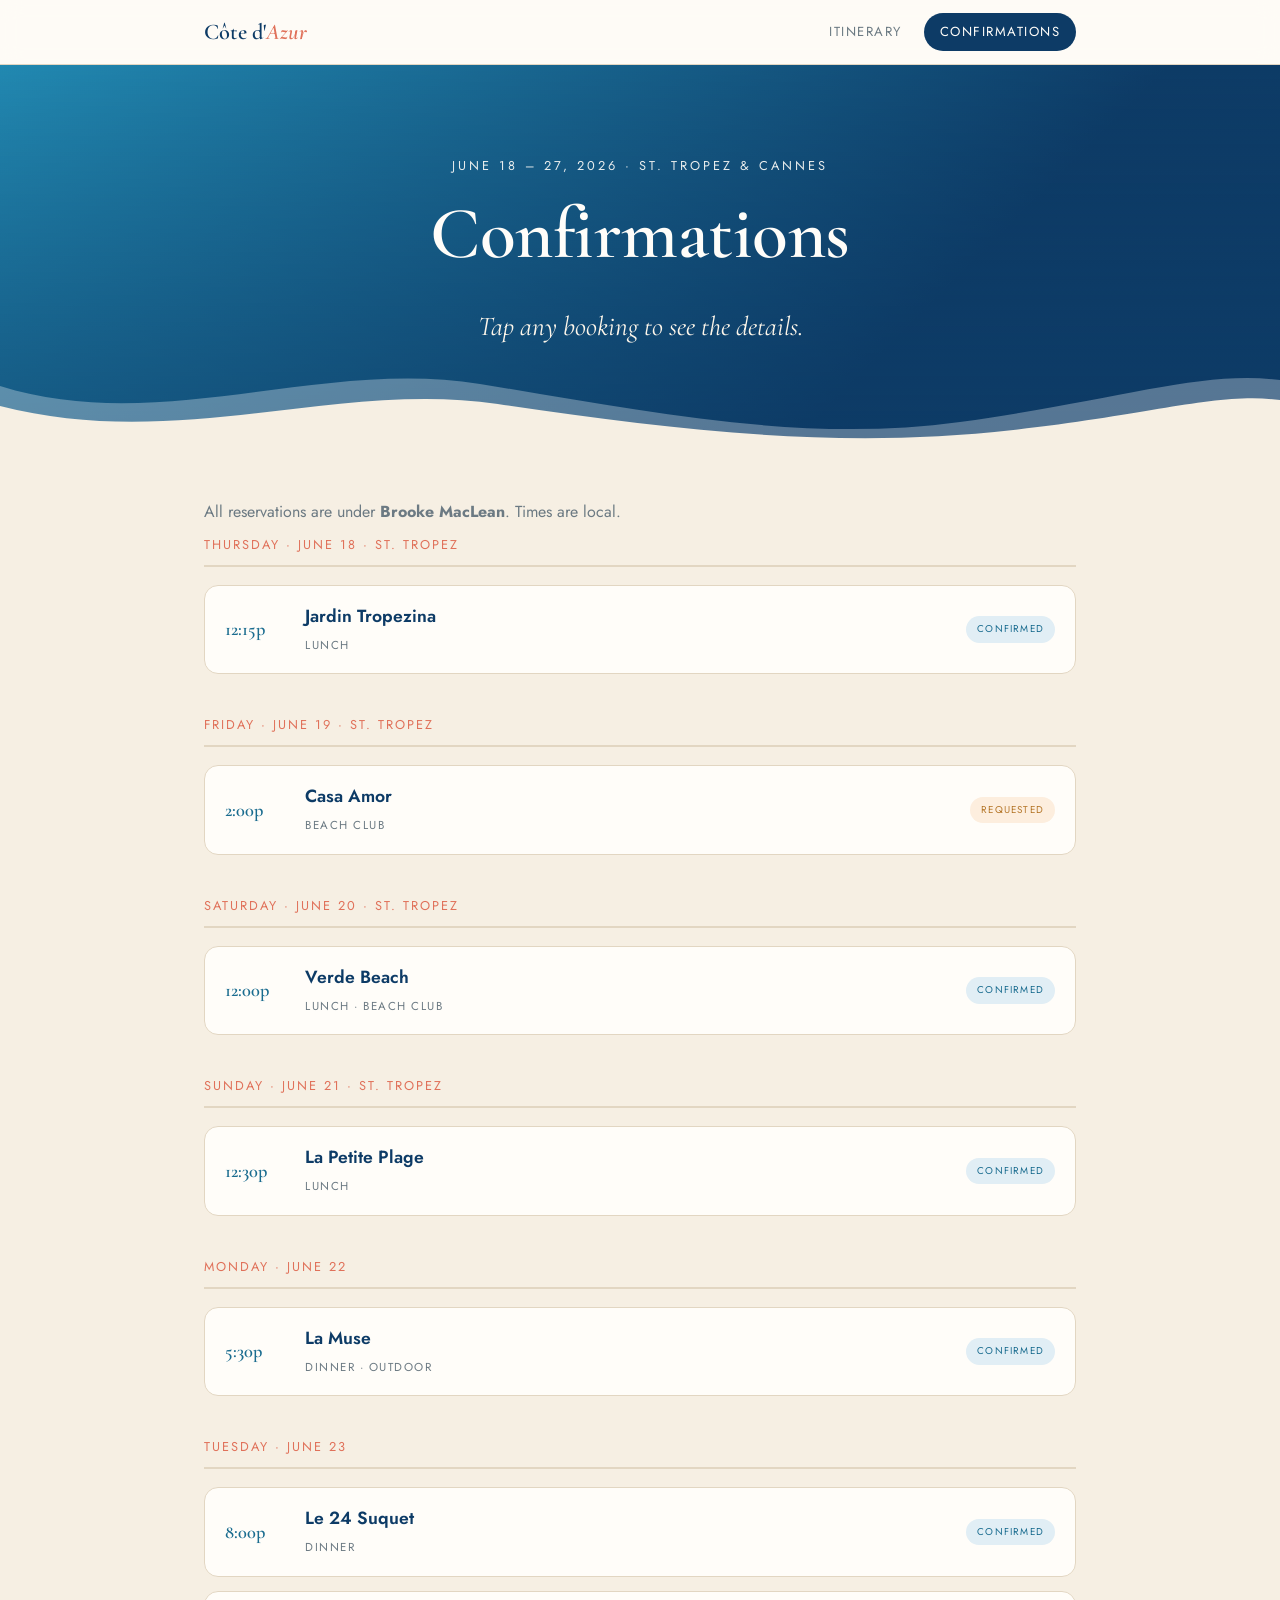
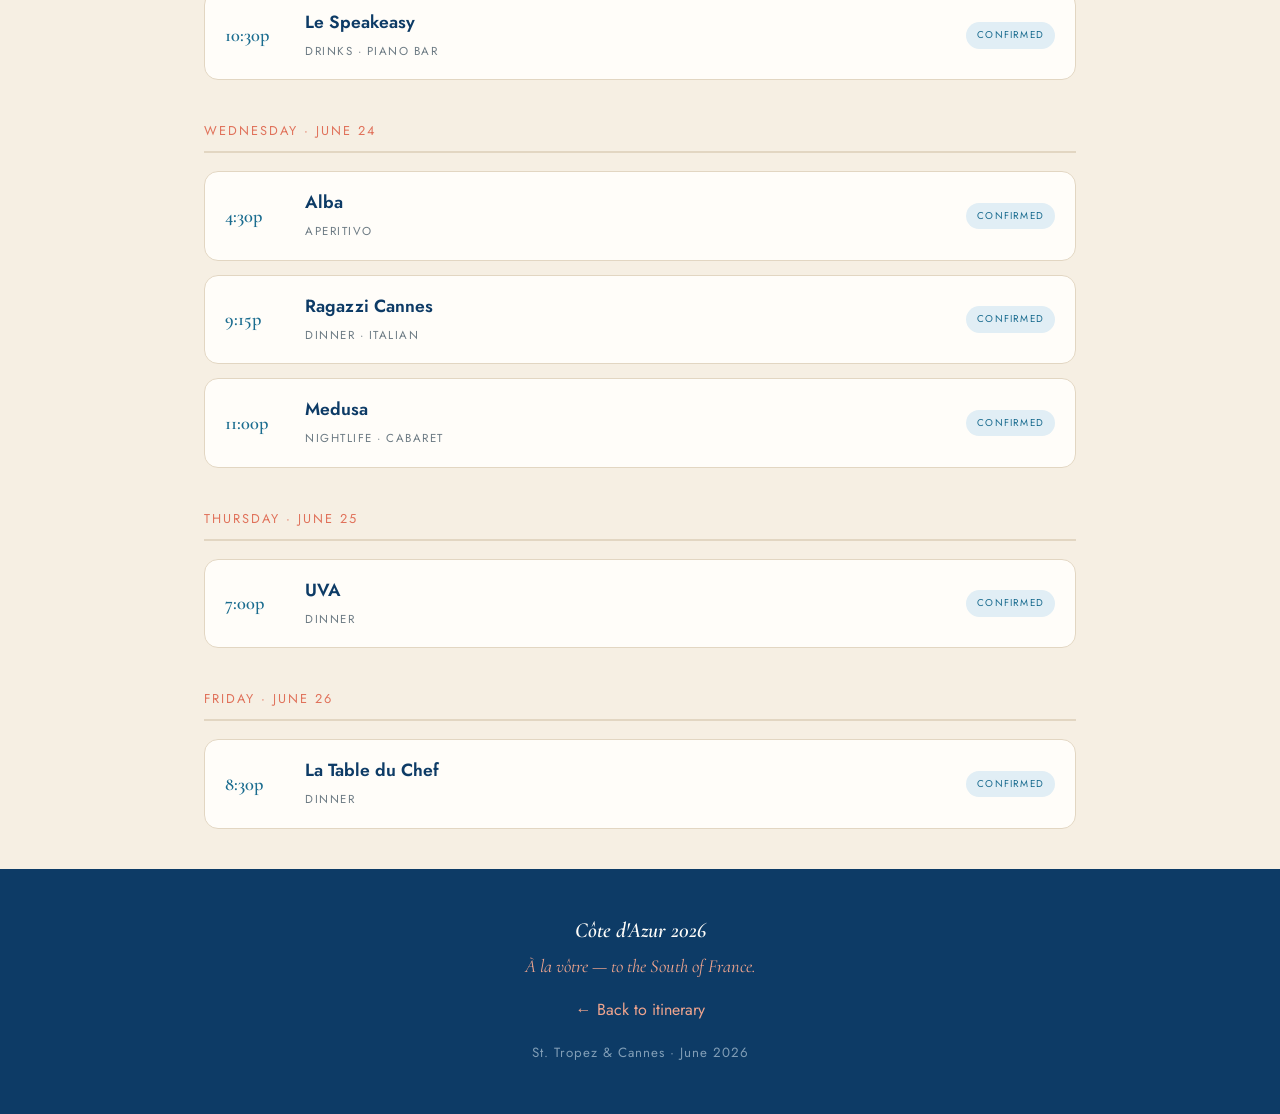
==== confirmations.html @ bdbddde3 "Cancel Zuma/Nikki Beach; add Casa Amor + Verde Beach; add St. Tropez hotel" ====
<!DOCTYPE html>
<html lang="en">
<head>
<meta charset="UTF-8" />
<meta name="viewport" content="width=device-width, initial-scale=1" />
<title>Confirmations · Côte d'Azur 2026</title>
<link rel="icon" href="data:image/svg+xml,<svg xmlns='http://www.w3.org/2000/svg' viewBox='0 0 100 100'><text y='.9em' font-size='90'>🇫🇷</text></svg>" />
<link rel="preconnect" href="https://fonts.googleapis.com">
<link rel="preconnect" href="https://fonts.gstatic.com" crossorigin>
<link href="https://fonts.googleapis.com/css2?family=Cormorant+Garamond:ital,wght@0,500;0,600;1,500;1,600&family=Jost:wght@300;400;500;600&display=swap" rel="stylesheet">
<link rel="stylesheet" href="styles.css" />
</head>
<body>

<header class="topbar">
  <div class="wrap">
    <a class="brand" href="index.html">Côte d'<em>Azur</em></a>
    <nav class="tabs">
      <a href="index.html">Itinerary</a>
      <a href="confirmations.html" class="active">Confirmations</a>
    </nav>
  </div>
</header>

<section class="hero" style="padding:90px 24px 110px;">
  <p class="dates">June 18 – 27, 2026 · St. Tropez &amp; Cannes</p>
  <h1>Confirmations</h1>
  <p class="tagline">Tap any booking to see the details.</p>
</section>

<main class="wrap" style="padding-top:40px;">

  <p class="conf-intro">All reservations are under <strong>Brooke MacLean</strong>. Times are local.</p>

  <!-- Thu Jun 18 -->
  <div class="conf-day reveal">
    <div class="conf-day-head">Thursday · June 18 · St. Tropez</div>
    <details class="card">
      <summary>
        <span class="c-time">12:15p</span>
        <span><span class="c-name">Jardin Tropezina</span><br><span class="c-type">Lunch</span></span>
        <span class="badge confirmed">Confirmed</span>
      </summary>
      <div class="details">
        <div class="row"><span class="k">Party</span><span>3 guests · 12:15p – 2:00p</span></div>
        <img class="conf-shot" src="Screenshot%202026-06-01%20at%202.45.18%E2%80%AFPM.png" alt="Jardin Tropezina confirmation" loading="lazy" />
      </div>
    </details>
  </div>

  <!-- Fri Jun 19 -->
  <div class="conf-day reveal">
    <div class="conf-day-head">Friday · June 19 · St. Tropez</div>
    <details class="card">
      <summary>
        <span class="c-time">2:00p</span>
        <span><span class="c-name">Casa Amor</span><br><span class="c-type">Beach Club</span></span>
        <span class="badge pending">Requested</span>
      </summary>
      <div class="details">
        <div class="row"><span class="k">Party</span><span>4 guests · 2:00p – 4:00p</span></div>
        <div class="row"><span class="k">Note</span><span>Request submitted — not yet confirmed; staff will follow up by email.</span></div>
        <img class="conf-shot" src="Screenshot%202026-06-03%20at%209.49.40%E2%80%AFAM.png" alt="Casa Amor request" loading="lazy" />
      </div>
    </details>
  </div>

  <!-- Sat Jun 20 -->
  <div class="conf-day reveal">
    <div class="conf-day-head">Saturday · June 20 · St. Tropez</div>
    <details class="card">
      <summary>
        <span class="c-time">12:00p</span>
        <span><span class="c-name">Verde Beach</span><br><span class="c-type">Lunch · Beach Club</span></span>
        <span class="badge confirmed">Confirmed</span>
      </summary>
      <div class="details">
        <div class="row"><span class="k">Party</span><span>3 guests · 12:00p</span></div>
        <div class="row"><span class="k">Confirmation</span><span>#7KEPVS47HWYA</span></div>
        <div class="row"><span class="k">Cancellation</span><span>Cancellations must be made at least 24 hours prior. No-shows or late cancellations are subject to a fee of €100 per person, charged to the card on file.</span></div>
        <img class="conf-shot" src="Screenshot%202026-06-03%20at%209.55.44%E2%80%AFAM.png" alt="Verde Beach confirmation" loading="lazy" />
      </div>
    </details>
  </div>

  <!-- Sun Jun 21 -->
  <div class="conf-day reveal">
    <div class="conf-day-head">Sunday · June 21 · St. Tropez</div>
    <details class="card">
      <summary>
        <span class="c-time">12:30p</span>
        <span><span class="c-name">La Petite Plage</span><br><span class="c-type">Lunch</span></span>
        <span class="badge confirmed">Confirmed</span>
      </summary>
      <div class="details">
        <div class="row"><span class="k">Party</span><span>3 guests</span></div>
        <img class="conf-shot" src="Screenshot%202026-06-01%20at%202.47.41%E2%80%AFPM.png" alt="La Petite Plage confirmation" loading="lazy" />
      </div>
    </details>
  </div>

  <!-- Mon Jun 22 -->
  <div class="conf-day reveal">
    <div class="conf-day-head">Monday · June 22</div>
    <details class="card">
      <summary>
        <span class="c-time">5:30p</span>
        <span><span class="c-name">La Muse</span><br><span class="c-type">Dinner · Outdoor</span></span>
        <span class="badge confirmed">Confirmed</span>
      </summary>
      <div class="details">
        <div class="row"><span class="k">Party</span><span>4 guests · outdoor seating</span></div>
        <div class="row"><span class="k">Confirmation</span><span>#208</span></div>
        <div class="row"><span class="k">Address</span><span>10 Bd Jean Hibert, 06400 Cannes</span></div>
        <div class="row"><span class="k">Phone</span><span>07 83 13 84 07</span></div>
        <img class="conf-shot" src="Screenshot%202026-06-01%20at%202.30.23%E2%80%AFPM.png" alt="La Muse confirmation" loading="lazy" />
      </div>
    </details>
  </div>

  <!-- Tue Jun 23 -->
  <div class="conf-day reveal">
    <div class="conf-day-head">Tuesday · June 23</div>
    <details class="card">
      <summary>
        <span class="c-time">8:00p</span>
        <span><span class="c-name">Le 24 Suquet</span><br><span class="c-type">Dinner</span></span>
        <span class="badge confirmed">Confirmed</span>
      </summary>
      <div class="details">
        <div class="row"><span class="k">Party</span><span>4 guests</span></div>
        <div class="row"><span class="k">Address</span><span>2 Rue du Suquet, 06400 Cannes</span></div>
        <img class="conf-shot" src="Screenshot%202026-06-01%20at%202.32.59%E2%80%AFPM.png" alt="Le 24 Suquet confirmation" loading="lazy" />
      </div>
    </details>
    <details class="card">
      <summary>
        <span class="c-time">10:30p</span>
        <span><span class="c-name">Le Speakeasy</span><br><span class="c-type">Drinks · Piano Bar</span></span>
        <span class="badge confirmed">Confirmed</span>
      </summary>
      <div class="details">
        <div class="row"><span class="k">Party</span><span>5 guests</span></div>
        <div class="row"><span class="k">Note</span><span>Time updated from 10:00p → 10:30p</span></div>
        <img class="conf-shot" src="Screenshot%202026-06-01%20at%202.34.00%E2%80%AFPM.png" alt="Le Speakeasy confirmation" loading="lazy" />
      </div>
    </details>
  </div>

  <!-- Wed Jun 24 -->
  <div class="conf-day reveal">
    <div class="conf-day-head">Wednesday · June 24</div>
    <details class="card">
      <summary>
        <span class="c-time">4:30p</span>
        <span><span class="c-name">Alba</span><br><span class="c-type">Aperitivo</span></span>
        <span class="badge confirmed">Confirmed</span>
      </summary>
      <div class="details">
        <div class="row"><span class="k">Party</span><span>4 people</span></div>
        <div class="row"><span class="k">Confirmation</span><span>#536-19005</span></div>
        <img class="conf-shot" src="Screenshot%202026-06-01%20at%202.16.47%E2%80%AFPM.png" alt="Alba confirmation" loading="lazy" />
      </div>
    </details>
    <details class="card">
      <summary>
        <span class="c-time">9:15p</span>
        <span><span class="c-name">Ragazzi Cannes</span><br><span class="c-type">Dinner · Italian</span></span>
        <span class="badge confirmed">Confirmed</span>
      </summary>
      <div class="details">
        <div class="row"><span class="k">Party</span><span>4 guests</span></div>
        <div class="row"><span class="k">Address</span><span>16 Rue Macé, 06400 Cannes</span></div>
        <div class="row"><span class="k">Note</span><span>Reservation modified to 9:15p</span></div>
        <img class="conf-shot" src="Screenshot%202026-06-01%20at%202.17.02%E2%80%AFPM.png" alt="Ragazzi Cannes confirmation" loading="lazy" />
      </div>
    </details>
    <details class="card">
      <summary>
        <span class="c-time">11:00p</span>
        <span><span class="c-name">Medusa</span><br><span class="c-type">Nightlife · Cabaret</span></span>
        <span class="badge confirmed">Confirmed</span>
      </summary>
      <div class="details">
        <div class="row"><span class="k">Party</span><span>4 guests · 11:00p – 1:00a</span></div>
        <img class="conf-shot" src="Screenshot%202026-06-01%20at%202.18.17%E2%80%AFPM.png" alt="Medusa confirmation" loading="lazy" />
      </div>
    </details>
  </div>

  <!-- Thu Jun 25 -->
  <div class="conf-day reveal">
    <div class="conf-day-head">Thursday · June 25</div>
    <details class="card">
      <summary>
        <span class="c-time">7:00p</span>
        <span><span class="c-name">UVA</span><br><span class="c-type">Dinner</span></span>
        <span class="badge confirmed">Confirmed</span>
      </summary>
      <div class="details">
        <div class="row"><span class="k">Party</span><span>4 people</span></div>
        <div class="row"><span class="k">Address</span><span>13 Boulevard de la République, 06400 Cannes</span></div>
        <div class="row"><span class="k">Note</span><span>Reservation changed to Thu Jun 25, 7:00p</span></div>
        <img class="conf-shot" src="Screenshot%202026-06-01%20at%202.17.49%E2%80%AFPM.png" alt="UVA confirmation" loading="lazy" />
      </div>
    </details>
  </div>

  <!-- Fri Jun 26 -->
  <div class="conf-day reveal">
    <div class="conf-day-head">Friday · June 26</div>
    <details class="card">
      <summary>
        <span class="c-time">8:30p</span>
        <span><span class="c-name">La Table du Chef</span><br><span class="c-type">Dinner</span></span>
        <span class="badge confirmed">Confirmed</span>
      </summary>
      <div class="details">
        <div class="row"><span class="k">Party</span><span>4 people</span></div>
        <div class="row"><span class="k">Address</span><span>5 Rue Jean Daumas, 06400 Cannes</span></div>
        <img class="conf-shot" src="Screenshot%202026-06-01%20at%202.18.37%E2%80%AFPM.png" alt="La Table du Chef confirmation" loading="lazy" />
      </div>
    </details>
  </div>

</main>

<footer>
  <h3>Côte d'Azur 2026</h3>
  <p class="fr">À la vôtre — to the South of France.</p>
  <p><a href="index.html" style="color:#f0a58e;">← Back to itinerary</a></p>
  <small>St. Tropez &amp; Cannes · June 2026</small>
</footer>

<script>
  const io = new IntersectionObserver((entries) => {
    entries.forEach(e => { if (e.isIntersecting) { e.target.classList.add('in'); io.unobserve(e.target); } });
  }, { threshold: 0.12 });
  document.querySelectorAll('.reveal').forEach(el => io.observe(el));
</script>

</body>
</html>
---- styles.css ----
/* ============================================================
   Côte d'Azur 2026 — St. Tropez & Cannes
   Riviera palette: Mediterranean blue, sand, sunset coral
   ============================================================ */

:root {
  --sea-deep:   #0d3b66;   /* deep navy text / headers */
  --sea:        #1a6c8f;   /* mediterranean blue */
  --sea-bright: #2596be;   /* bright azure accent */
  --sand:       #f6efe3;   /* page background */
  --sand-warm:  #efe3cf;   /* card / panel */
  --coral:      #e0715a;   /* sunset coral accent */
  --coral-soft: #f0a58e;
  --olive:      #8a8a5c;
  --ink:        #20303a;
  --muted:      #6c7a83;
  --line:       #e2d6c2;
  --white:      #fffdf9;

  --serif: "Cormorant Garamond", Georgia, "Times New Roman", serif;
  --sans:  "Jost", "Helvetica Neue", Arial, sans-serif;

  --maxw: 920px;
}

* { box-sizing: border-box; }

html { scroll-behavior: smooth; }

body {
  margin: 0;
  font-family: var(--sans);
  color: var(--ink);
  background: var(--sand);
  line-height: 1.65;
  -webkit-font-smoothing: antialiased;
}

/* ---------- Typography ---------- */
h1, h2, h3, h4 {
  font-family: var(--serif);
  color: var(--sea-deep);
  font-weight: 600;
  line-height: 1.1;
  margin: 0 0 .4em;
}
h1 { font-size: clamp(2.6rem, 7vw, 4.6rem); letter-spacing: -0.5px; }
h2 { font-size: clamp(1.8rem, 4vw, 2.6rem); }
h3 { font-size: 1.35rem; }
em { font-style: italic; color: var(--coral); }
a { color: var(--sea); text-decoration: none; border-bottom: 1px solid transparent; transition: border-color .2s; }
a:hover { border-color: var(--sea); }

p { margin: 0 0 1rem; }

/* ---------- Layout ---------- */
.wrap { max-width: var(--maxw); margin: 0 auto; padding: 0 24px; }

/* ---------- Top nav / tabs ---------- */
.topbar {
  position: sticky; top: 0; z-index: 50;
  background: rgba(255,253,249,.88);
  backdrop-filter: blur(10px);
  border-bottom: 1px solid var(--line);
}
.topbar .wrap {
  display: flex; align-items: center; justify-content: space-between;
  height: 64px;
}
.brand {
  font-family: var(--serif);
  font-size: 1.4rem; font-weight: 600;
  color: var(--sea-deep); border: 0;
}
.brand em { color: var(--coral); }
.tabs { display: flex; gap: 6px; }
.tabs a {
  font-family: var(--sans);
  font-size: .82rem; text-transform: uppercase; letter-spacing: 1.5px;
  padding: 8px 16px; border-radius: 999px; border: 0;
  color: var(--muted); transition: all .2s;
}
.tabs a:hover { color: var(--sea-deep); background: var(--sand-warm); }
.tabs a.active { background: var(--sea-deep); color: var(--white); }

/* ---------- Hero ---------- */
.hero {
  position: relative;
  background:
    linear-gradient(180deg, rgba(13,59,102,.15), rgba(13,59,102,.55)),
    linear-gradient(135deg, var(--sea-bright), var(--sea-deep) 70%);
  color: var(--white);
  text-align: center;
  padding: clamp(80px, 16vw, 160px) 24px clamp(70px, 12vw, 130px);
  overflow: hidden;
}
.hero::after {
  content: ""; position: absolute; left: 0; right: 0; bottom: -1px; height: 120px;
  background: url("data:image/svg+xml,<svg xmlns='http://www.w3.org/2000/svg' viewBox='0 0 1440 120' preserveAspectRatio='none'><path d='M0,46 C180,96 360,18 540,44 C720,70 900,104 1080,82 C1260,60 1350,30 1440,40 L1440,120 L0,120 Z' fill='%23ffffff' opacity='0.30'/><path d='M0,66 C200,112 380,40 560,64 C760,90 940,110 1140,90 C1300,74 1370,52 1440,60 L1440,120 L0,120 Z' fill='%23f6efe3'/></svg>") no-repeat bottom / 100% 100%;
}
.hero h1 { color: var(--white); position: relative; z-index: 2; }
.hero h1 em { color: var(--coral-soft); }
.hero .dates {
  position: relative; z-index: 2;
  font-family: var(--sans); text-transform: uppercase; letter-spacing: 3px;
  font-size: .8rem; opacity: .9; margin-bottom: 18px;
}
.hero .tagline {
  position: relative; z-index: 2;
  font-family: var(--serif); font-style: italic;
  font-size: clamp(1.2rem, 3vw, 1.7rem);
  max-width: 620px; margin: 14px auto 0; color: #fdf6ea;
}

/* ---------- Section ---------- */
section { padding: 56px 0; }
.section-label {
  font-family: var(--sans); text-transform: uppercase; letter-spacing: 3px;
  font-size: .72rem; color: var(--coral); margin-bottom: 6px;
}

/* ---------- Travelers / facts strip ---------- */
.facts { display: grid; grid-template-columns: repeat(auto-fit, minmax(180px,1fr)); gap: 18px; }
.fact {
  background: var(--white); border: 1px solid var(--line); border-radius: 14px;
  padding: 20px 22px;
}
.fact h4 { font-family: var(--sans); font-size: .72rem; text-transform: uppercase; letter-spacing: 2px; color: var(--muted); margin-bottom: 8px; }
.fact p { margin: 0; font-size: 1.02rem; }
.fact .big { font-family: var(--serif); font-size: 1.5rem; color: var(--sea-deep); }

/* ---------- Who & Where timeline ---------- */
.timeline { position: relative; margin-top: 18px; }
.timeline::before {
  content: ""; position: absolute; left: 19px; top: 6px; bottom: 6px; width: 2px;
  background: linear-gradient(var(--sea-bright), var(--coral));
}
.tl-item { position: relative; padding: 0 0 32px 60px; }
.tl-item:last-child { padding-bottom: 0; }
.tl-dot {
  position: absolute; left: 11px; top: 2px;
  width: 18px; height: 18px; border-radius: 50%;
  background: var(--white); border: 3px solid var(--sea);
  box-shadow: 0 0 0 5px var(--sand);
}
.tl-item:first-child .tl-dot { border-color: var(--sea-bright); }
.tl-item:last-child .tl-dot { border-color: var(--coral); }
.tl-head { display: flex; align-items: center; gap: 12px; flex-wrap: wrap; }
.tl-date {
  font-family: var(--sans); text-transform: uppercase; letter-spacing: 2px;
  font-size: .74rem; color: var(--coral); font-weight: 500;
}
.tl-city {
  font-family: var(--sans); font-size: .66rem; letter-spacing: 1.5px; text-transform: uppercase;
  padding: 3px 10px; border-radius: 999px; background: var(--sand-warm); color: var(--sea-deep);
}
.tl-title { font-family: var(--serif); font-size: 1.45rem; color: var(--sea-deep); margin: 3px 0 4px; }
.tl-people { color: var(--muted); margin: 0; font-size: 1rem; }
.tl-people strong { color: var(--sea-deep); font-weight: 600; }

/* ---------- Day blocks ---------- */
.day { border-top: 1px solid var(--line); padding-top: 34px; margin-top: 34px; }
.day:first-of-type { border-top: 0; margin-top: 0; padding-top: 0; }
.day-head { display: flex; align-items: baseline; gap: 14px; flex-wrap: wrap; margin-bottom: 4px; }
.day-date { font-family: var(--sans); text-transform: uppercase; letter-spacing: 2px; font-size: .8rem; color: var(--coral); }
.day-city {
  font-family: var(--sans); font-size: .68rem; letter-spacing: 1.5px; text-transform: uppercase;
  padding: 3px 10px; border-radius: 999px; background: var(--sand-warm); color: var(--sea-deep);
}
.day-title { margin: 2px 0 18px; }

.block {
  display: grid; grid-template-columns: 76px 1fr; gap: 18px;
  padding: 14px 0; border-bottom: 1px dashed var(--line);
}
.block:last-child { border-bottom: 0; }
.block .time { font-family: var(--serif); font-size: 1.05rem; color: var(--sea); font-weight: 600; }
.block .venue { font-weight: 600; color: var(--sea-deep); font-size: 1.05rem; }
.block .cat {
  display: inline-block; font-family: var(--sans);
  font-size: .64rem; letter-spacing: 1.5px; text-transform: uppercase;
  color: var(--coral); margin-left: 0; margin-top: 2px;
}
.block .desc { color: var(--muted); margin: 4px 0 0; font-size: .96rem; }
.venue-link {
  display: inline-flex; align-items: center; gap: 6px; margin-top: 9px;
  font-family: var(--sans); font-size: .68rem; letter-spacing: 1.2px; text-transform: uppercase;
  padding: 5px 13px; border-radius: 999px;
  background: var(--sand-warm); color: var(--sea-deep); border: 1px solid var(--line);
  transition: all .2s;
}
.venue-link:hover { background: var(--sea-deep); color: var(--white); border-color: var(--sea-deep); }
.venue-link::after { content: "↗"; font-size: .82rem; }

/* ---------- Confirmations ---------- */
.conf-intro { color: var(--muted); margin-bottom: 8px; }
.conf-day { margin-top: 40px; }
.conf-day:first-of-type { margin-top: 8px; }
.conf-day-head {
  font-family: var(--sans); text-transform: uppercase; letter-spacing: 2px;
  font-size: .8rem; color: var(--coral); padding-bottom: 10px;
  border-bottom: 2px solid var(--line); margin-bottom: 18px;
}

.card {
  background: var(--white); border: 1px solid var(--line); border-radius: 14px;
  margin-bottom: 14px; overflow: hidden; transition: box-shadow .2s, transform .2s;
}
.card[open] { box-shadow: 0 10px 30px rgba(13,59,102,.10); }
.card summary {
  list-style: none; cursor: pointer;
  display: grid; grid-template-columns: 64px 1fr auto; align-items: center; gap: 16px;
  padding: 16px 20px;
}
.card summary::-webkit-details-marker { display: none; }
.card .c-time { font-family: var(--serif); font-size: 1.15rem; color: var(--sea); font-weight: 600; }
.card .c-name { font-weight: 600; font-size: 1.1rem; color: var(--sea-deep); }
.card .c-type { font-size: .72rem; letter-spacing: 1.5px; text-transform: uppercase; color: var(--muted); }
.badge {
  font-family: var(--sans); font-size: .62rem; letter-spacing: 1.2px; text-transform: uppercase;
  padding: 5px 11px; border-radius: 999px; white-space: nowrap;
}
.badge.booked   { background: #e3f0e9; color: #2f6b48; }
.badge.changed  { background: #fdeede; color: #b5772a; }
.badge.confirmed{ background: #e1eef5; color: var(--sea); }
.badge.pending  { background: #fdeede; color: #b5772a; }

.card .details {
  padding: 0 20px 20px 100px; color: var(--muted); font-size: .95rem;
  display: grid; gap: 6px;
}
.card .details .row { display: flex; gap: 8px; }
.card .details .k { color: var(--sea-deep); font-weight: 600; min-width: 92px; }
.conf-shot {
  margin-top: 12px; max-width: 340px; width: 100%;
  border-radius: 10px; border: 1px solid var(--line); display: block;
}
.conf-links { display: flex; gap: 8px; flex-wrap: wrap; margin-top: 10px; }
.chev { color: var(--muted); transition: transform .2s; font-size: .8rem; }
.card[open] .chev { transform: rotate(180deg); }

/* ---------- Footer ---------- */
footer {
  background: var(--sea-deep); color: #cfe0ec; text-align: center;
  padding: 50px 24px; margin-top: 40px;
}
footer h3 { color: var(--white); font-style: italic; }
footer .fr { font-family: var(--serif); font-style: italic; font-size: 1.15rem; color: var(--coral-soft); }
footer small { display: block; margin-top: 18px; opacity: .6; letter-spacing: 1px; }

/* ---------- Animations ---------- */
@keyframes rise { from { opacity: 0; transform: translateY(22px); } to { opacity: 1; transform: none; } }
.reveal { opacity: 0; }
.reveal.in { animation: rise .7s cubic-bezier(.2,.7,.3,1) forwards; }

/* ---------- Responsive ---------- */
@media (max-width: 560px) {
  .topbar .wrap { height: 56px; }
  .tabs a { padding: 7px 11px; font-size: .72rem; letter-spacing: 1px; }
  .block { grid-template-columns: 60px 1fr; gap: 12px; }
  .card summary { grid-template-columns: 56px 1fr; }
  .card summary .badge { grid-column: 2; justify-self: start; margin-top: 4px; }
  .card .details { padding-left: 20px; }
}
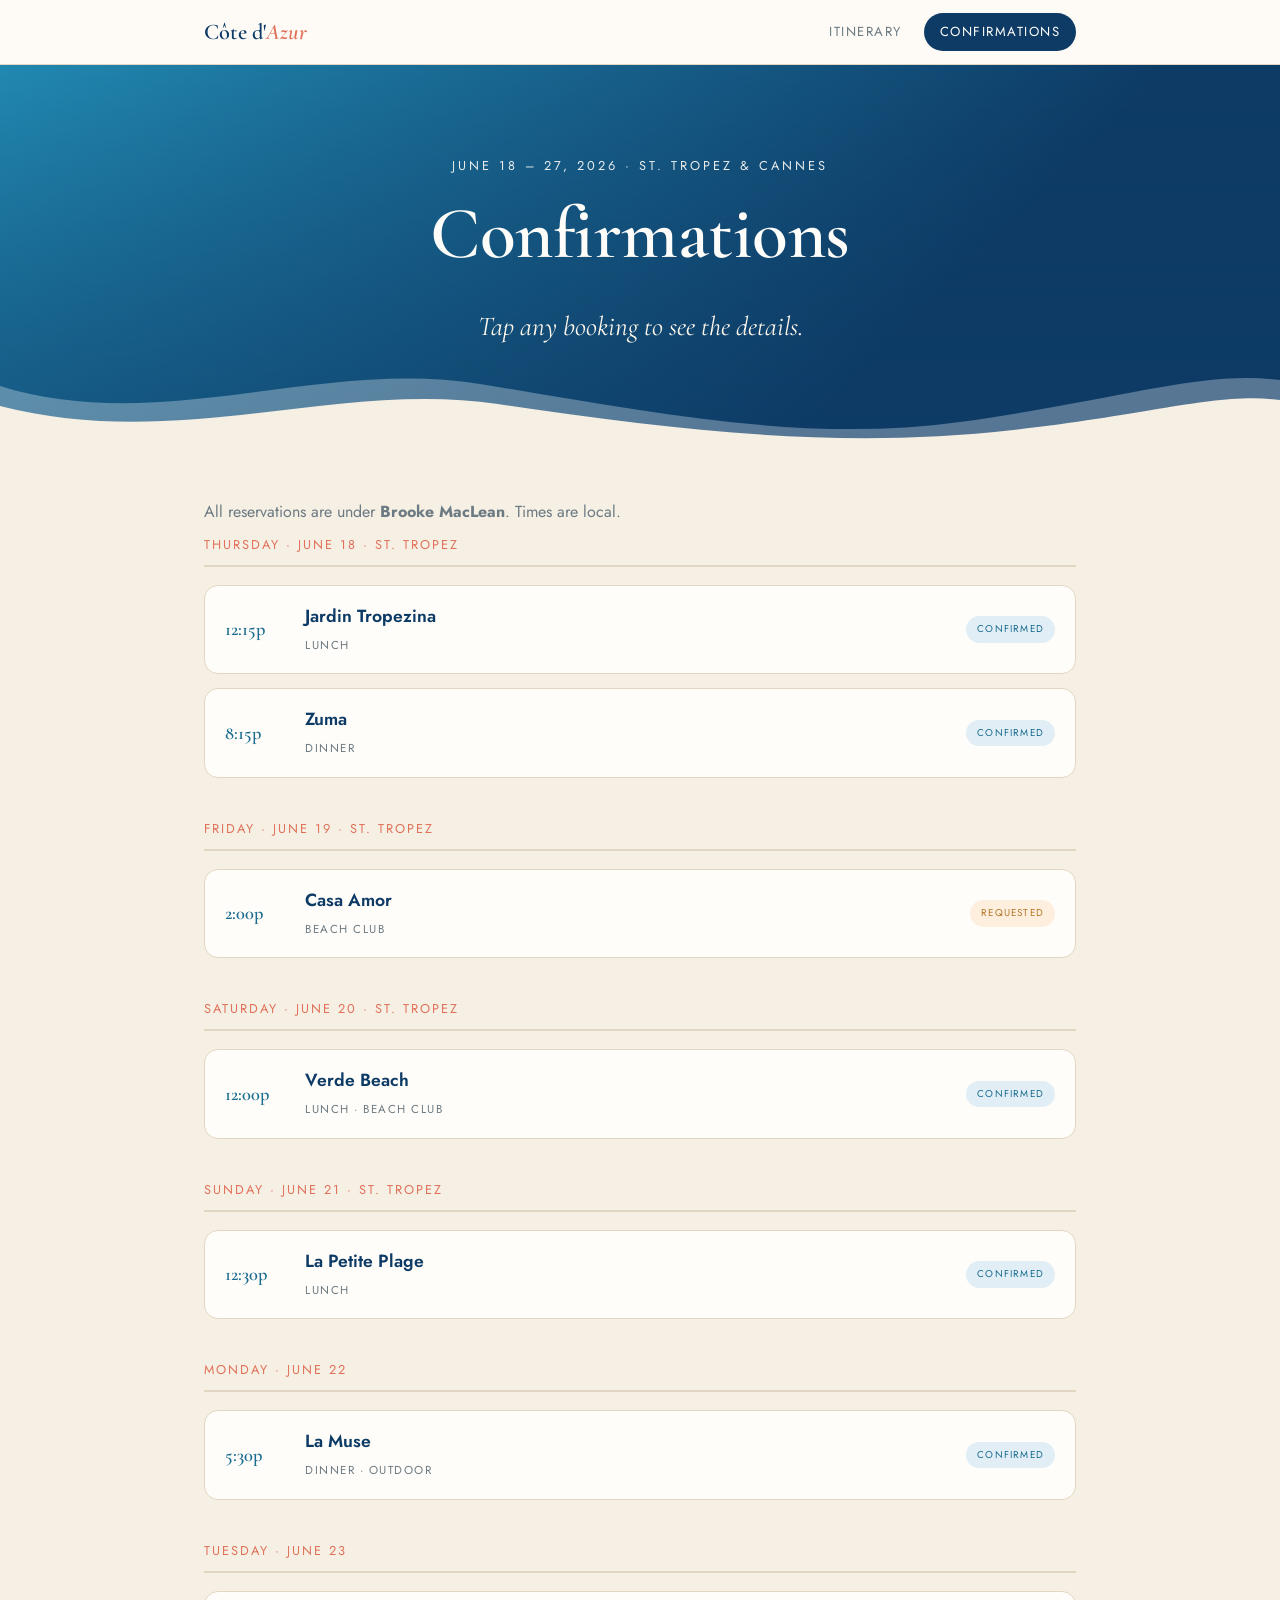
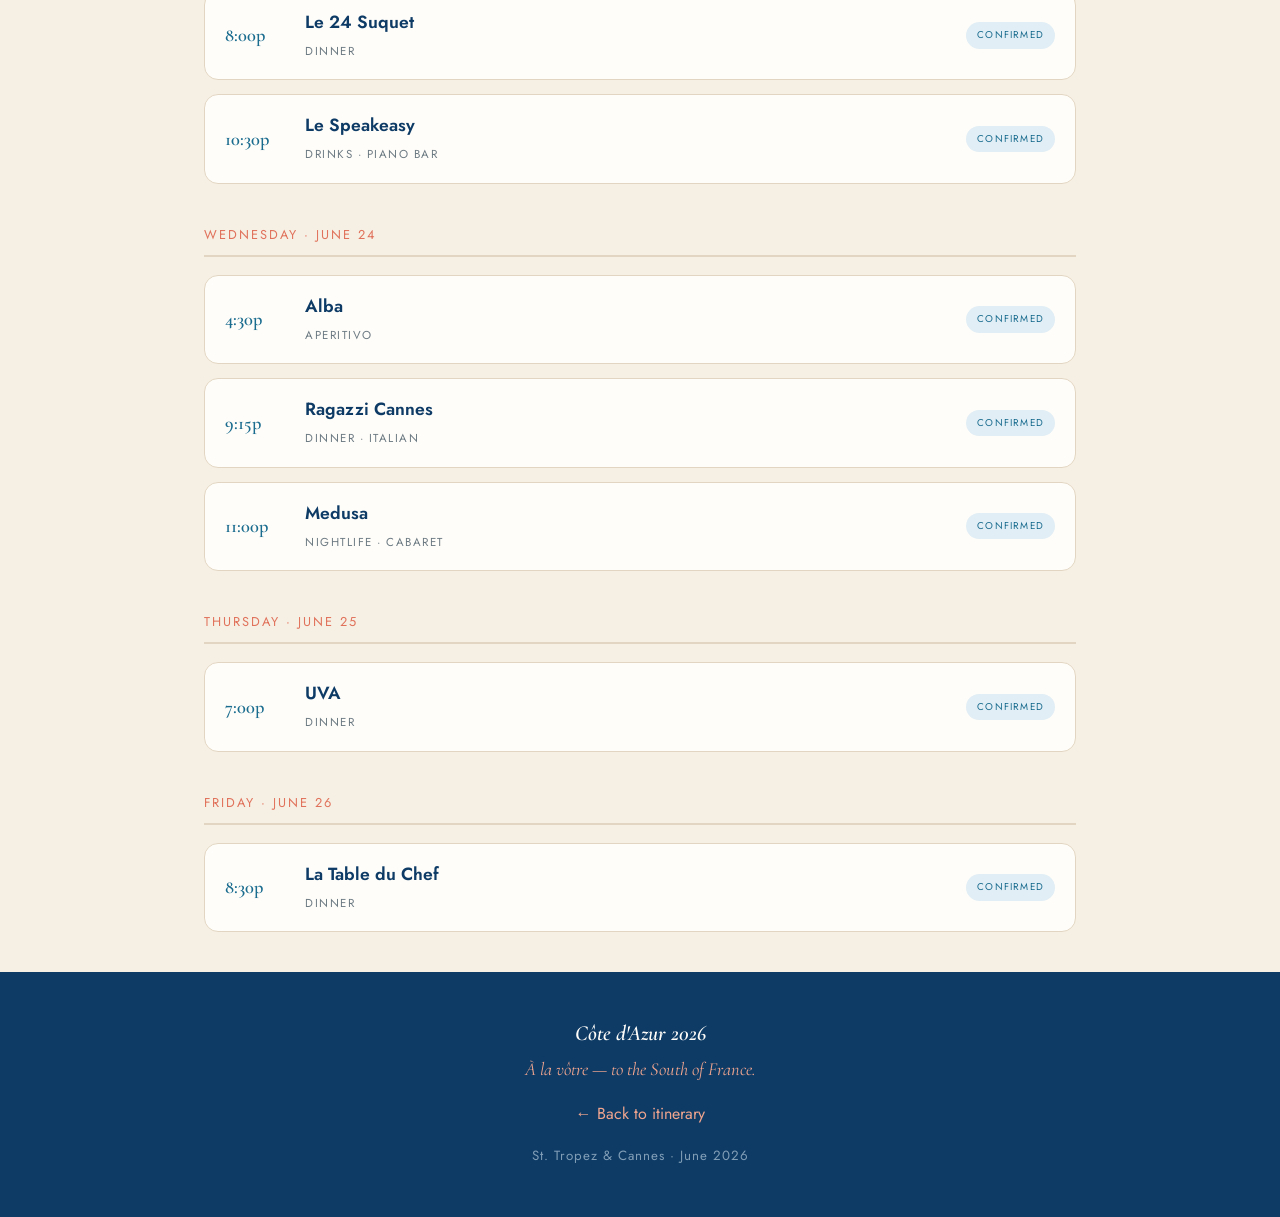
==== commit 9f2dc1b7: "Rebook Zuma to Thu June 18" ====
--- a/confirmations.html
+++ b/confirmations.html
@@ -46,6 +46,18 @@
         <img class="conf-shot" src="Screenshot%202026-06-01%20at%202.45.18%E2%80%AFPM.png" alt="Jardin Tropezina confirmation" loading="lazy" />
       </div>
     </details>
+    <details class="card">
+      <summary>
+        <span class="c-time">8:15p</span>
+        <span><span class="c-name">Zuma</span><br><span class="c-type">Dinner</span></span>
+        <span class="badge confirmed">Confirmed</span>
+      </summary>
+      <div class="details">
+        <div class="row"><span class="k">Party</span><span>3 guests · 8:15p – 10:15p</span></div>
+        <div class="row"><span class="k">Note</span><span>Reserved for Main Restaurant · rebooked from Wed Jun 17 → Thu Jun 18</span></div>
+        <img class="conf-shot" src="Screenshot%202026-06-03%20at%2010.43.52%E2%80%AFAM.png" alt="Zuma confirmation" loading="lazy" />
+      </div>
+    </details>
   </div>
 
   <!-- Fri Jun 19 -->
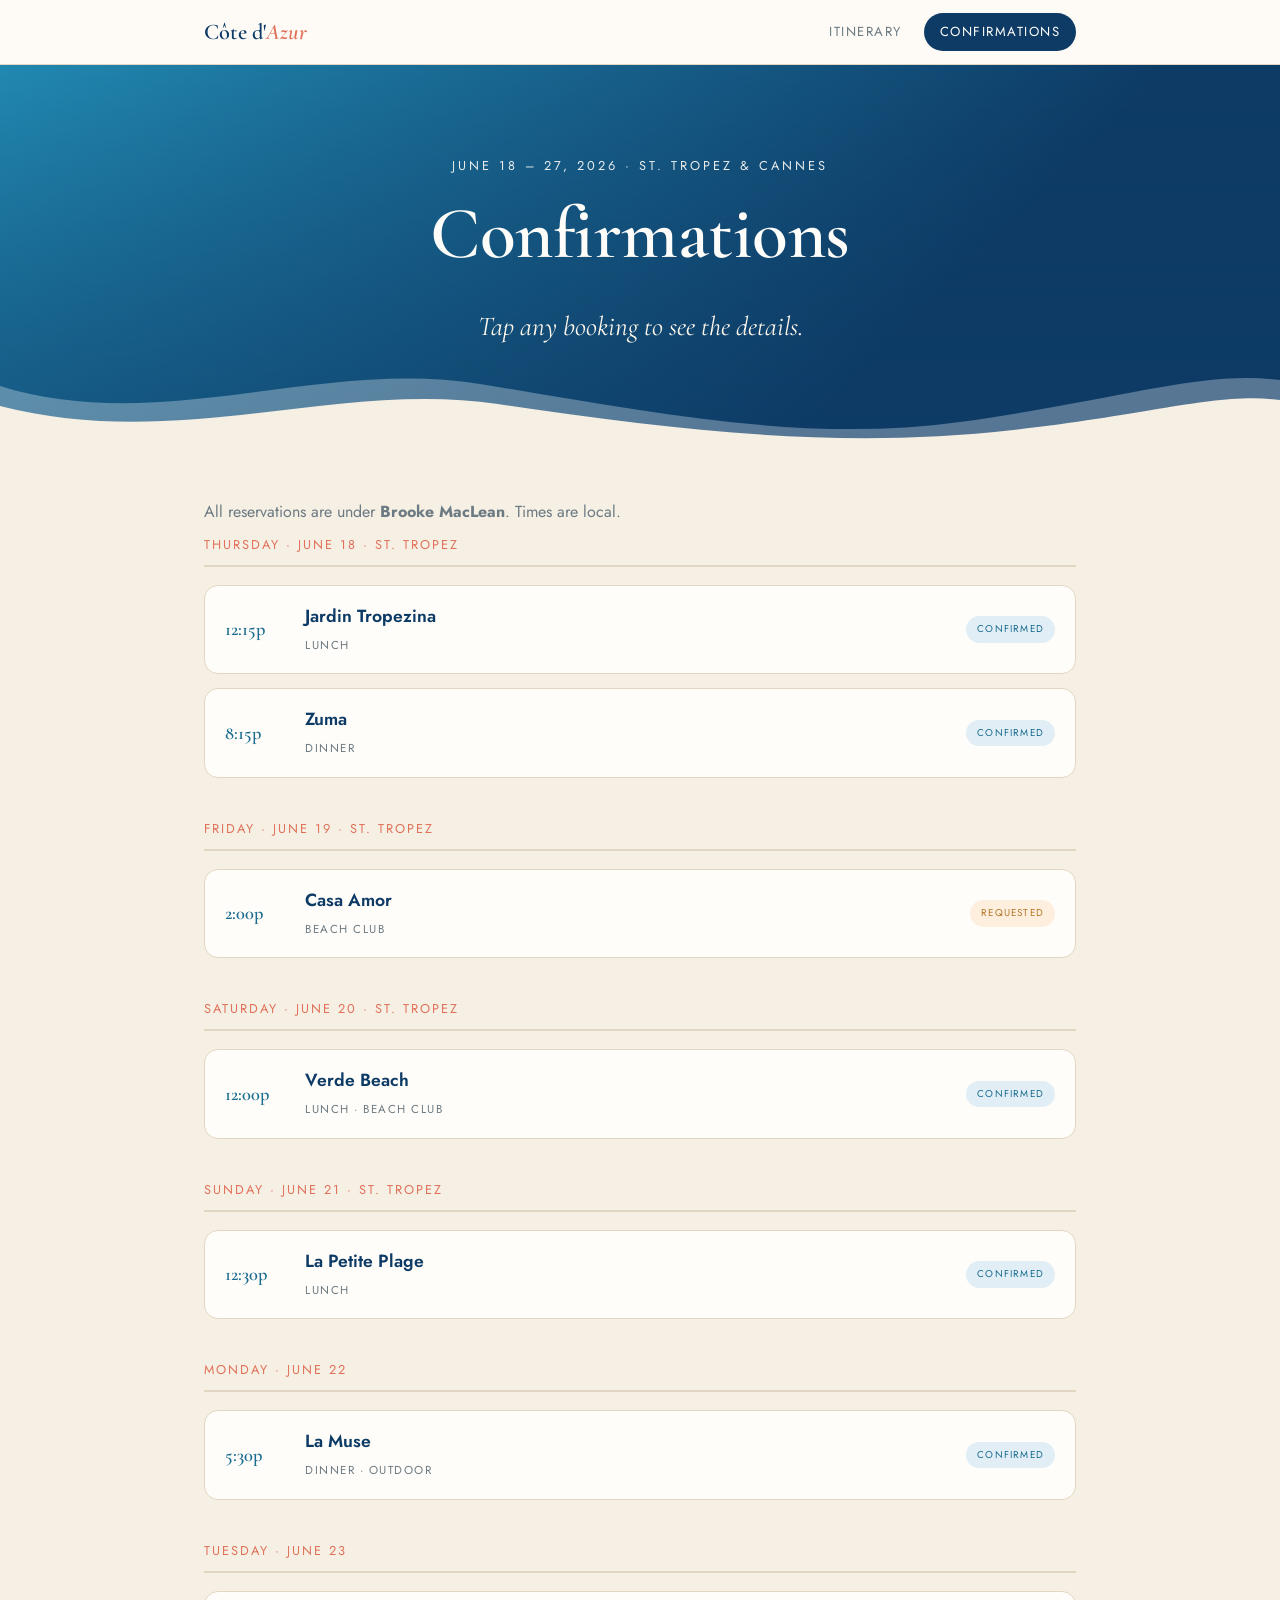
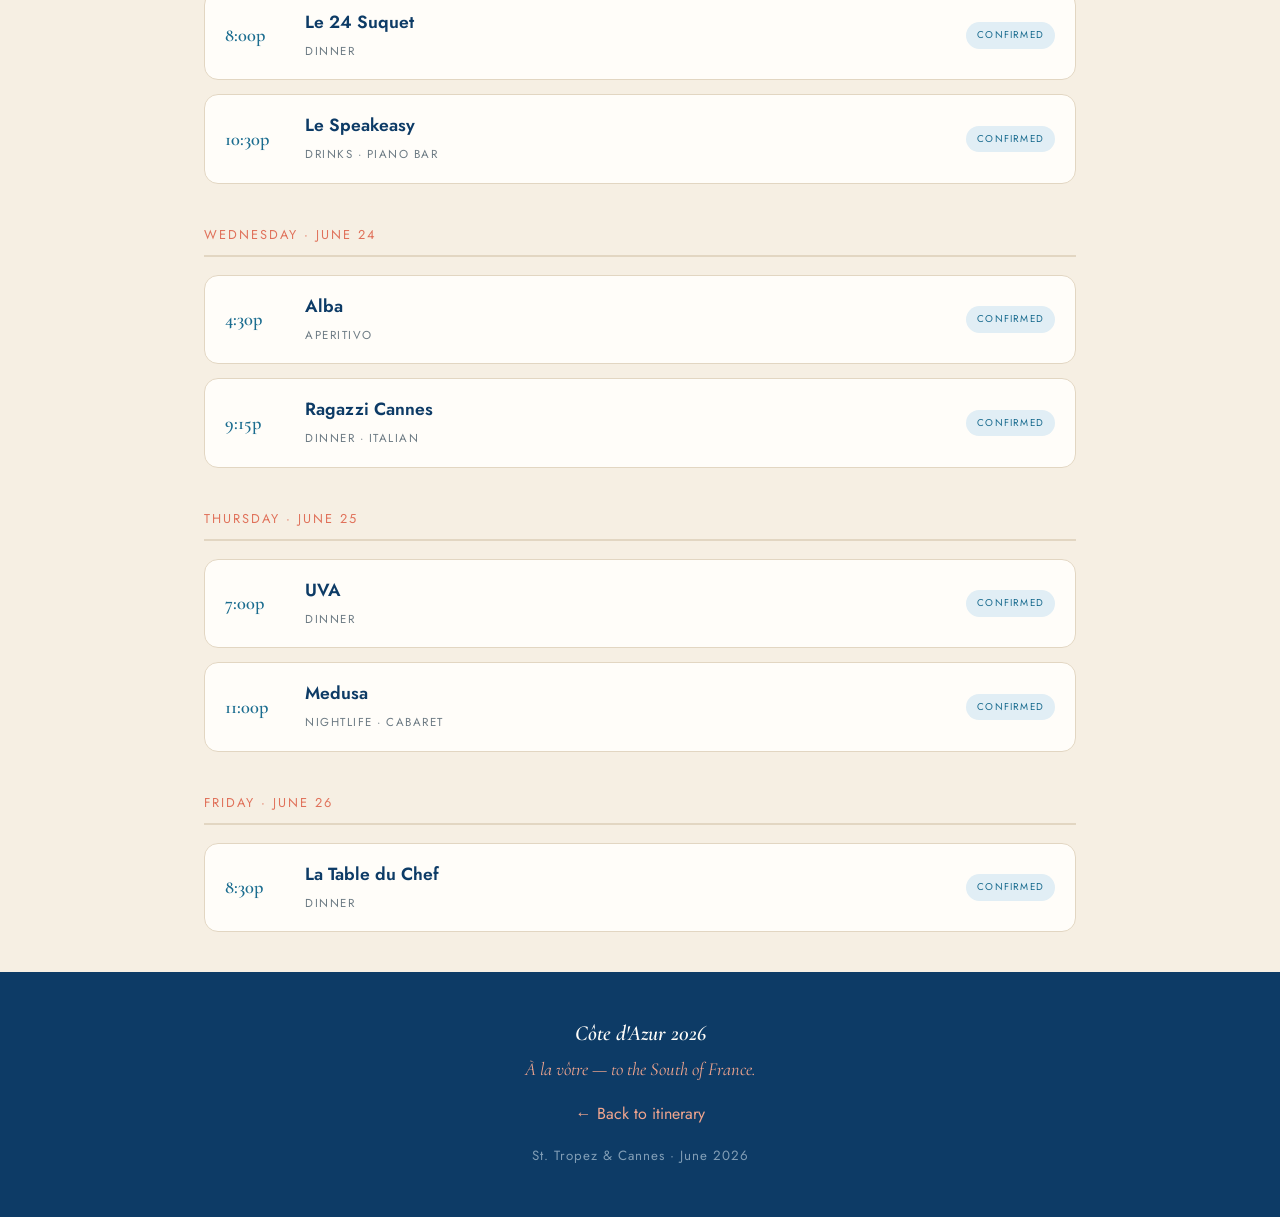
==== commit efb378e7: "Move Medusa to Jun 25; add DCG party Jun 24; add Daniel transfer details Jun 21" ====
--- a/confirmations.html
+++ b/confirmations.html
@@ -42,8 +42,9 @@
         <span class="badge confirmed">Confirmed</span>
       </summary>
       <div class="details">
-        <div class="row"><span class="k">Party</span><span>3 guests · 12:15p – 2:00p</span></div>
-        <img class="conf-shot" src="Screenshot%202026-06-01%20at%202.45.18%E2%80%AFPM.png" alt="Jardin Tropezina confirmation" loading="lazy" />
+        <div class="row"><span class="k">Party</span><span>1 guest · 12:15p – 2:00p</span></div>
+        <div class="row"><span class="k">Confirmation</span><span>#5XMBJW34X3LR</span></div>
+        <img class="conf-shot" src="Screenshot%202026-06-03%20at%2011.59.34%E2%80%AFAM.png" alt="Jardin Tropezina confirmation" loading="lazy" />
       </div>
     </details>
     <details class="card">
@@ -187,17 +188,6 @@
         <img class="conf-shot" src="Screenshot%202026-06-01%20at%202.17.02%E2%80%AFPM.png" alt="Ragazzi Cannes confirmation" loading="lazy" />
       </div>
     </details>
-    <details class="card">
-      <summary>
-        <span class="c-time">11:00p</span>
-        <span><span class="c-name">Medusa</span><br><span class="c-type">Nightlife · Cabaret</span></span>
-        <span class="badge confirmed">Confirmed</span>
-      </summary>
-      <div class="details">
-        <div class="row"><span class="k">Party</span><span>4 guests · 11:00p – 1:00a</span></div>
-        <img class="conf-shot" src="Screenshot%202026-06-01%20at%202.18.17%E2%80%AFPM.png" alt="Medusa confirmation" loading="lazy" />
-      </div>
-    </details>
   </div>
 
   <!-- Thu Jun 25 -->
@@ -214,6 +204,18 @@
         <div class="row"><span class="k">Address</span><span>13 Boulevard de la République, 06400 Cannes</span></div>
         <div class="row"><span class="k">Note</span><span>Reservation changed to Thu Jun 25, 7:00p</span></div>
         <img class="conf-shot" src="Screenshot%202026-06-01%20at%202.17.49%E2%80%AFPM.png" alt="UVA confirmation" loading="lazy" />
+      </div>
+    </details>
+    <details class="card">
+      <summary>
+        <span class="c-time">11:00p</span>
+        <span><span class="c-name">Medusa</span><br><span class="c-type">Nightlife · Cabaret</span></span>
+        <span class="badge confirmed">Confirmed</span>
+      </summary>
+      <div class="details">
+        <div class="row"><span class="k">Party</span><span>4 guests · 11:00p – 1:00a</span></div>
+        <div class="row"><span class="k">Dress code</span><span>Ladies are required to wear heels; gentlemen are restricted from wearing bermuda shorts.</span></div>
+        <img class="conf-shot" src="Medusa%20June%2025.png" alt="Medusa confirmation" loading="lazy" />
       </div>
     </details>
   </div>
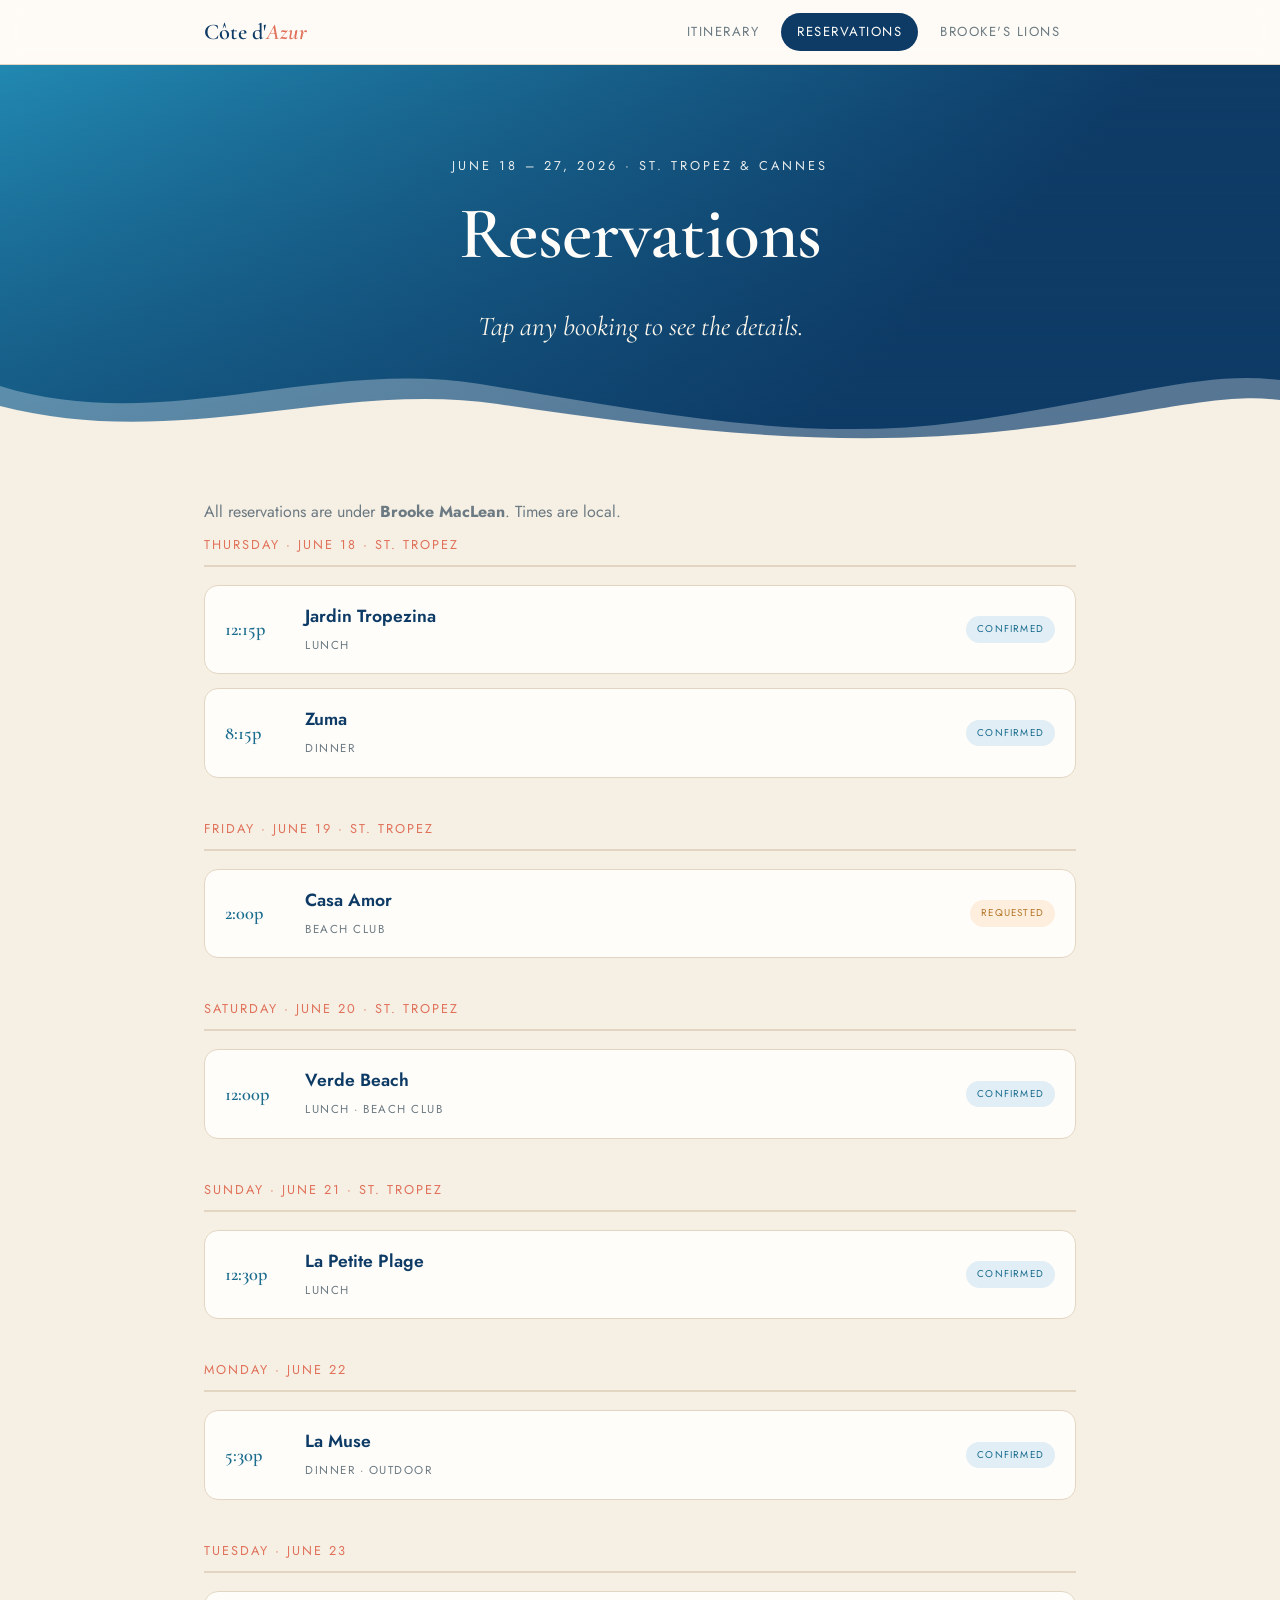
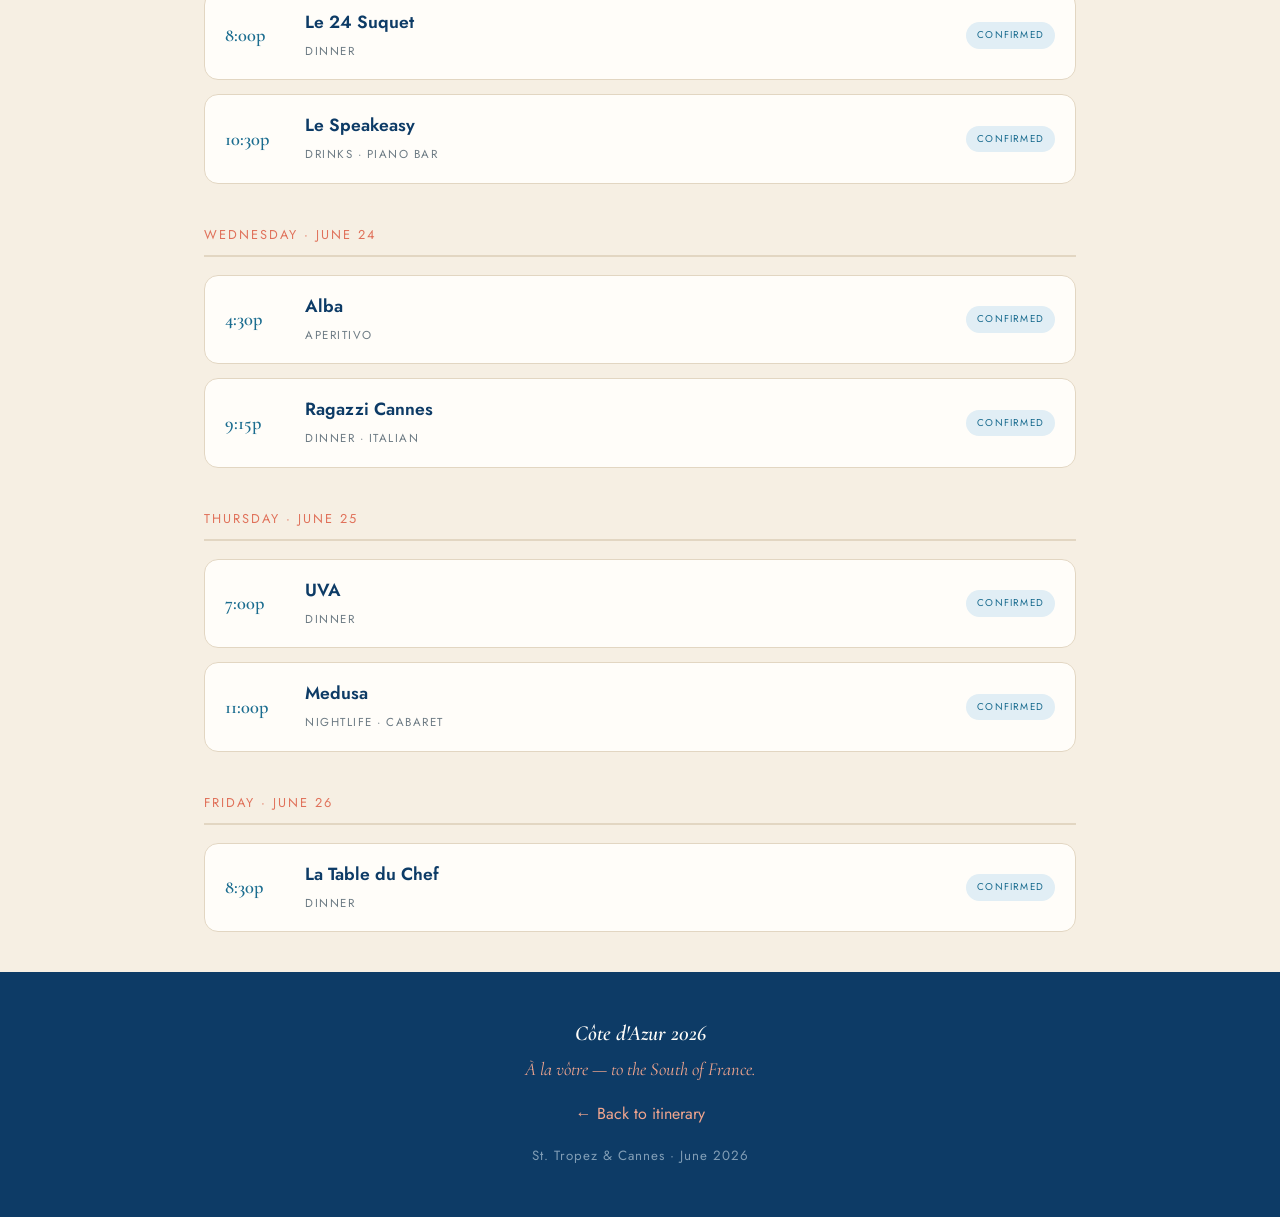
==== commit 900d177e: "Rename Confirmations tab to Reservations; add Brooke's Lions Confirmations page" ====
--- a/confirmations.html
+++ b/confirmations.html
@@ -3,7 +3,7 @@
 <head>
 <meta charset="UTF-8" />
 <meta name="viewport" content="width=device-width, initial-scale=1" />
-<title>Confirmations · Côte d'Azur 2026</title>
+<title>Reservations · Côte d'Azur 2026</title>
 <link rel="icon" href="data:image/svg+xml,<svg xmlns='http://www.w3.org/2000/svg' viewBox='0 0 100 100'><text y='.9em' font-size='90'>🇫🇷</text></svg>" />
 <link rel="preconnect" href="https://fonts.googleapis.com">
 <link rel="preconnect" href="https://fonts.gstatic.com" crossorigin>
@@ -17,14 +17,15 @@
     <a class="brand" href="index.html">Côte d'<em>Azur</em></a>
     <nav class="tabs">
       <a href="index.html">Itinerary</a>
-      <a href="confirmations.html" class="active">Confirmations</a>
+      <a href="confirmations.html" class="active">Reservations</a>
+      <a href="lions.html">Brooke's Lions</a>
     </nav>
   </div>
 </header>
 
 <section class="hero" style="padding:90px 24px 110px;">
   <p class="dates">June 18 – 27, 2026 · St. Tropez &amp; Cannes</p>
-  <h1>Confirmations</h1>
+  <h1>Reservations</h1>
   <p class="tagline">Tap any booking to see the details.</p>
 </section>
 
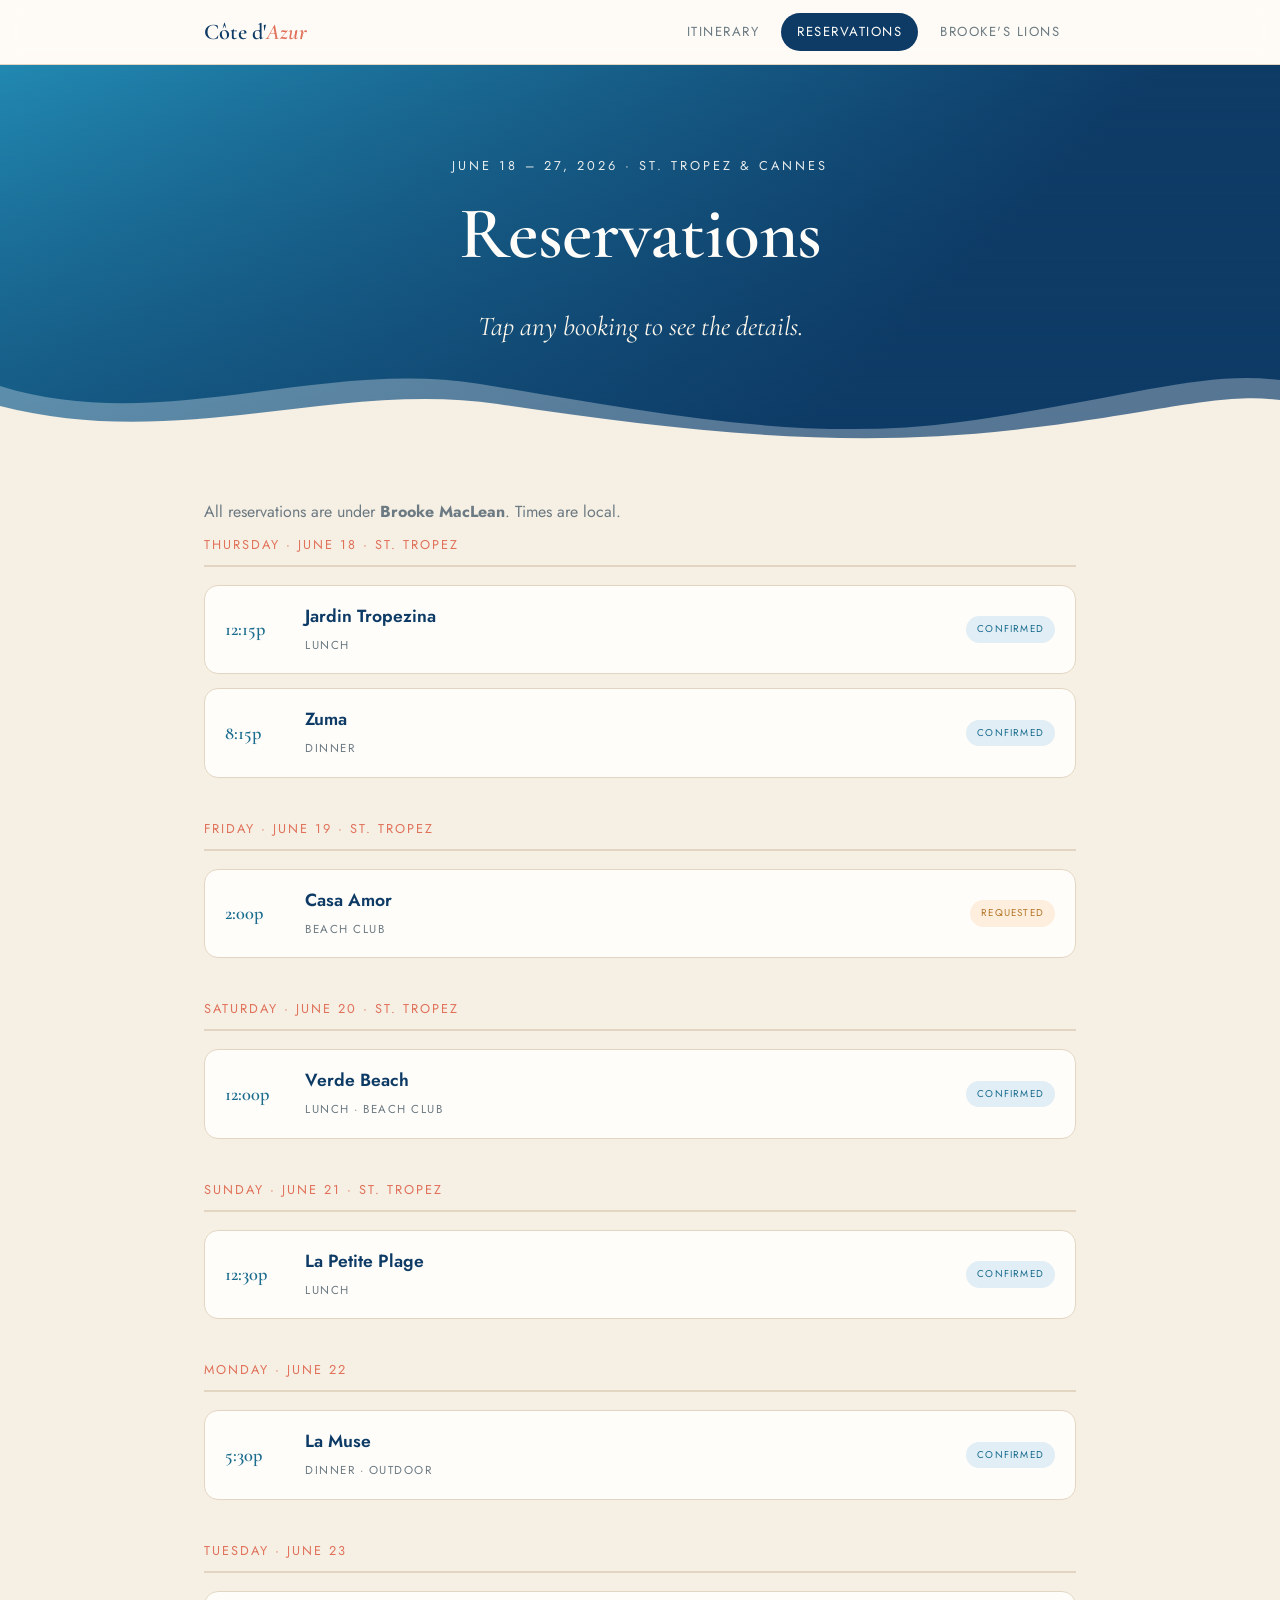
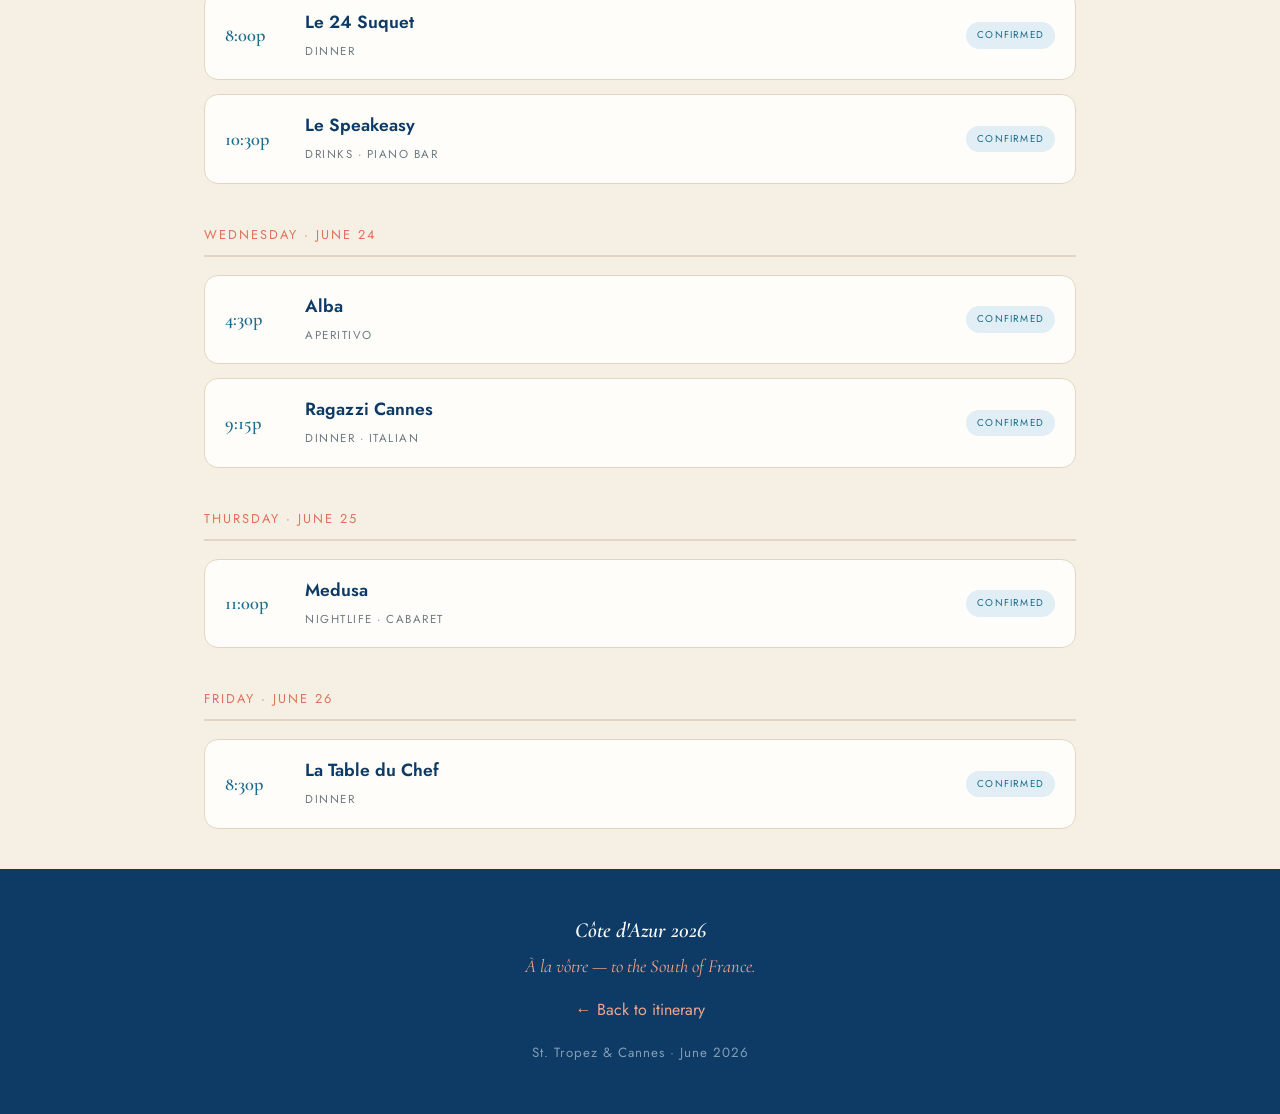
==== commit 3501065a: "Remove UVA (cancelled) from itinerary and reservations" ====
--- a/confirmations.html
+++ b/confirmations.html
@@ -196,19 +196,6 @@
     <div class="conf-day-head">Thursday · June 25</div>
     <details class="card">
       <summary>
-        <span class="c-time">7:00p</span>
-        <span><span class="c-name">UVA</span><br><span class="c-type">Dinner</span></span>
-        <span class="badge confirmed">Confirmed</span>
-      </summary>
-      <div class="details">
-        <div class="row"><span class="k">Party</span><span>4 people</span></div>
-        <div class="row"><span class="k">Address</span><span>13 Boulevard de la République, 06400 Cannes</span></div>
-        <div class="row"><span class="k">Note</span><span>Reservation changed to Thu Jun 25, 7:00p</span></div>
-        <img class="conf-shot" src="Screenshot%202026-06-01%20at%202.17.49%E2%80%AFPM.png" alt="UVA confirmation" loading="lazy" />
-      </div>
-    </details>
-    <details class="card">
-      <summary>
         <span class="c-time">11:00p</span>
         <span><span class="c-name">Medusa</span><br><span class="c-type">Nightlife · Cabaret</span></span>
         <span class="badge confirmed">Confirmed</span>
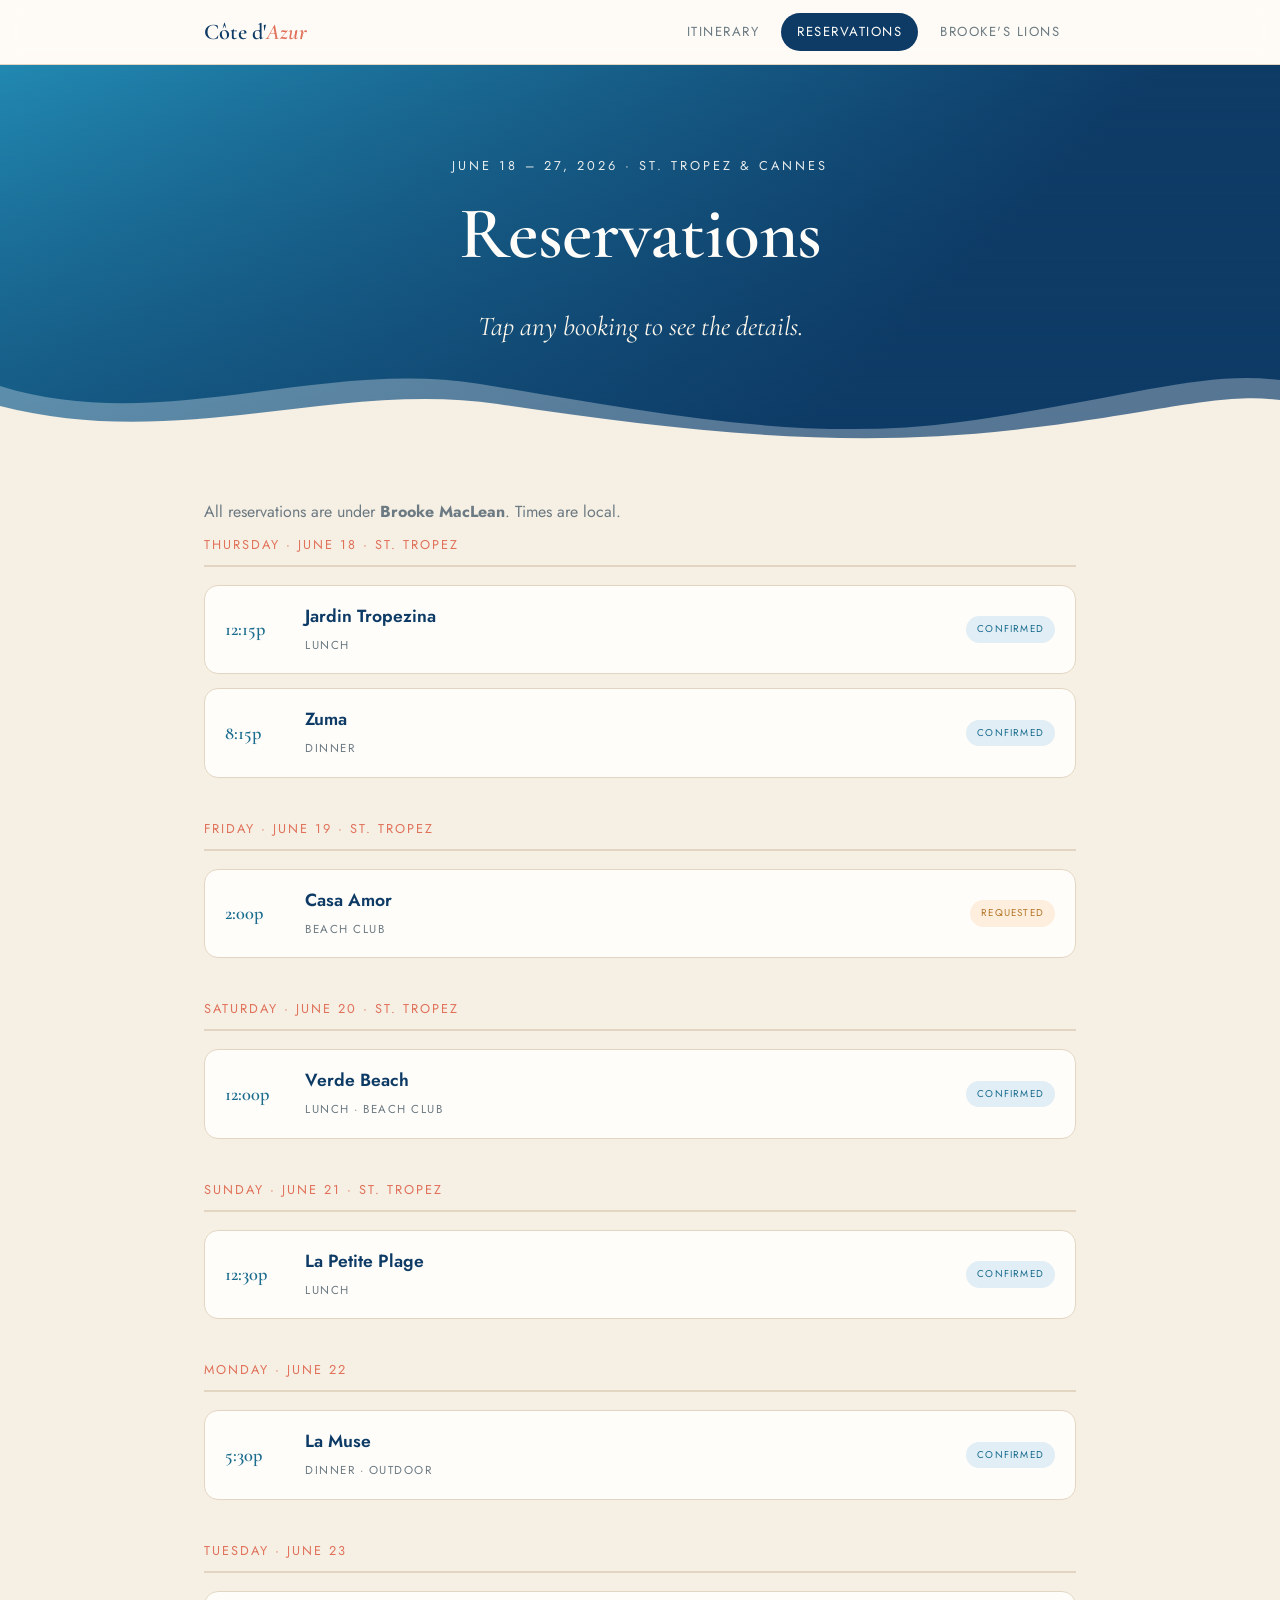
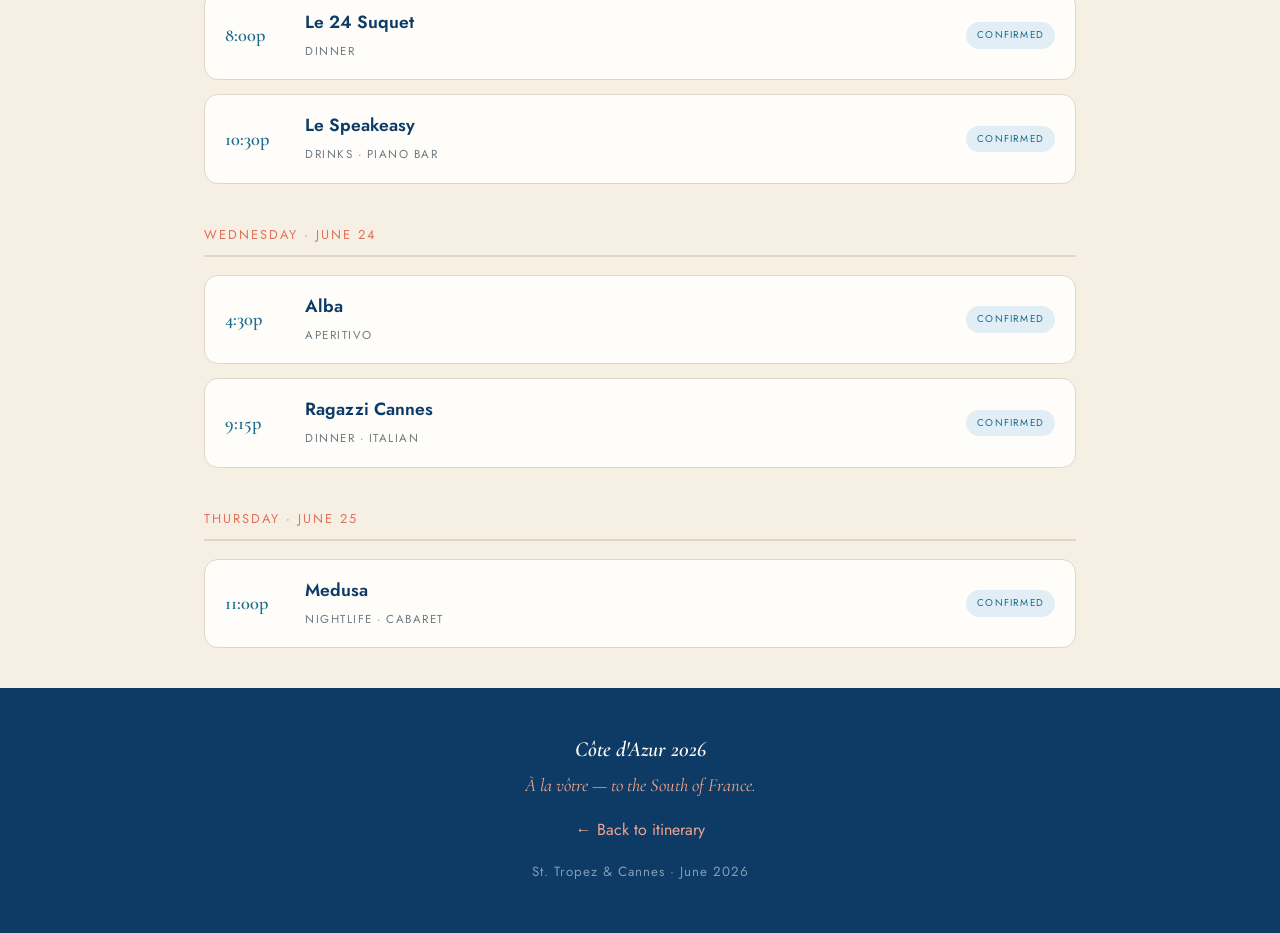
==== commit 99747d5c: "Remove La Table du Chef; add Jun 27 flight times" ====
--- a/confirmations.html
+++ b/confirmations.html
@@ -208,22 +208,6 @@
     </details>
   </div>
 
-  <!-- Fri Jun 26 -->
-  <div class="conf-day reveal">
-    <div class="conf-day-head">Friday · June 26</div>
-    <details class="card">
-      <summary>
-        <span class="c-time">8:30p</span>
-        <span><span class="c-name">La Table du Chef</span><br><span class="c-type">Dinner</span></span>
-        <span class="badge confirmed">Confirmed</span>
-      </summary>
-      <div class="details">
-        <div class="row"><span class="k">Party</span><span>4 people</span></div>
-        <div class="row"><span class="k">Address</span><span>5 Rue Jean Daumas, 06400 Cannes</span></div>
-        <img class="conf-shot" src="Screenshot%202026-06-01%20at%202.18.37%E2%80%AFPM.png" alt="La Table du Chef confirmation" loading="lazy" />
-      </div>
-    </details>
-  </div>
 
 </main>
 
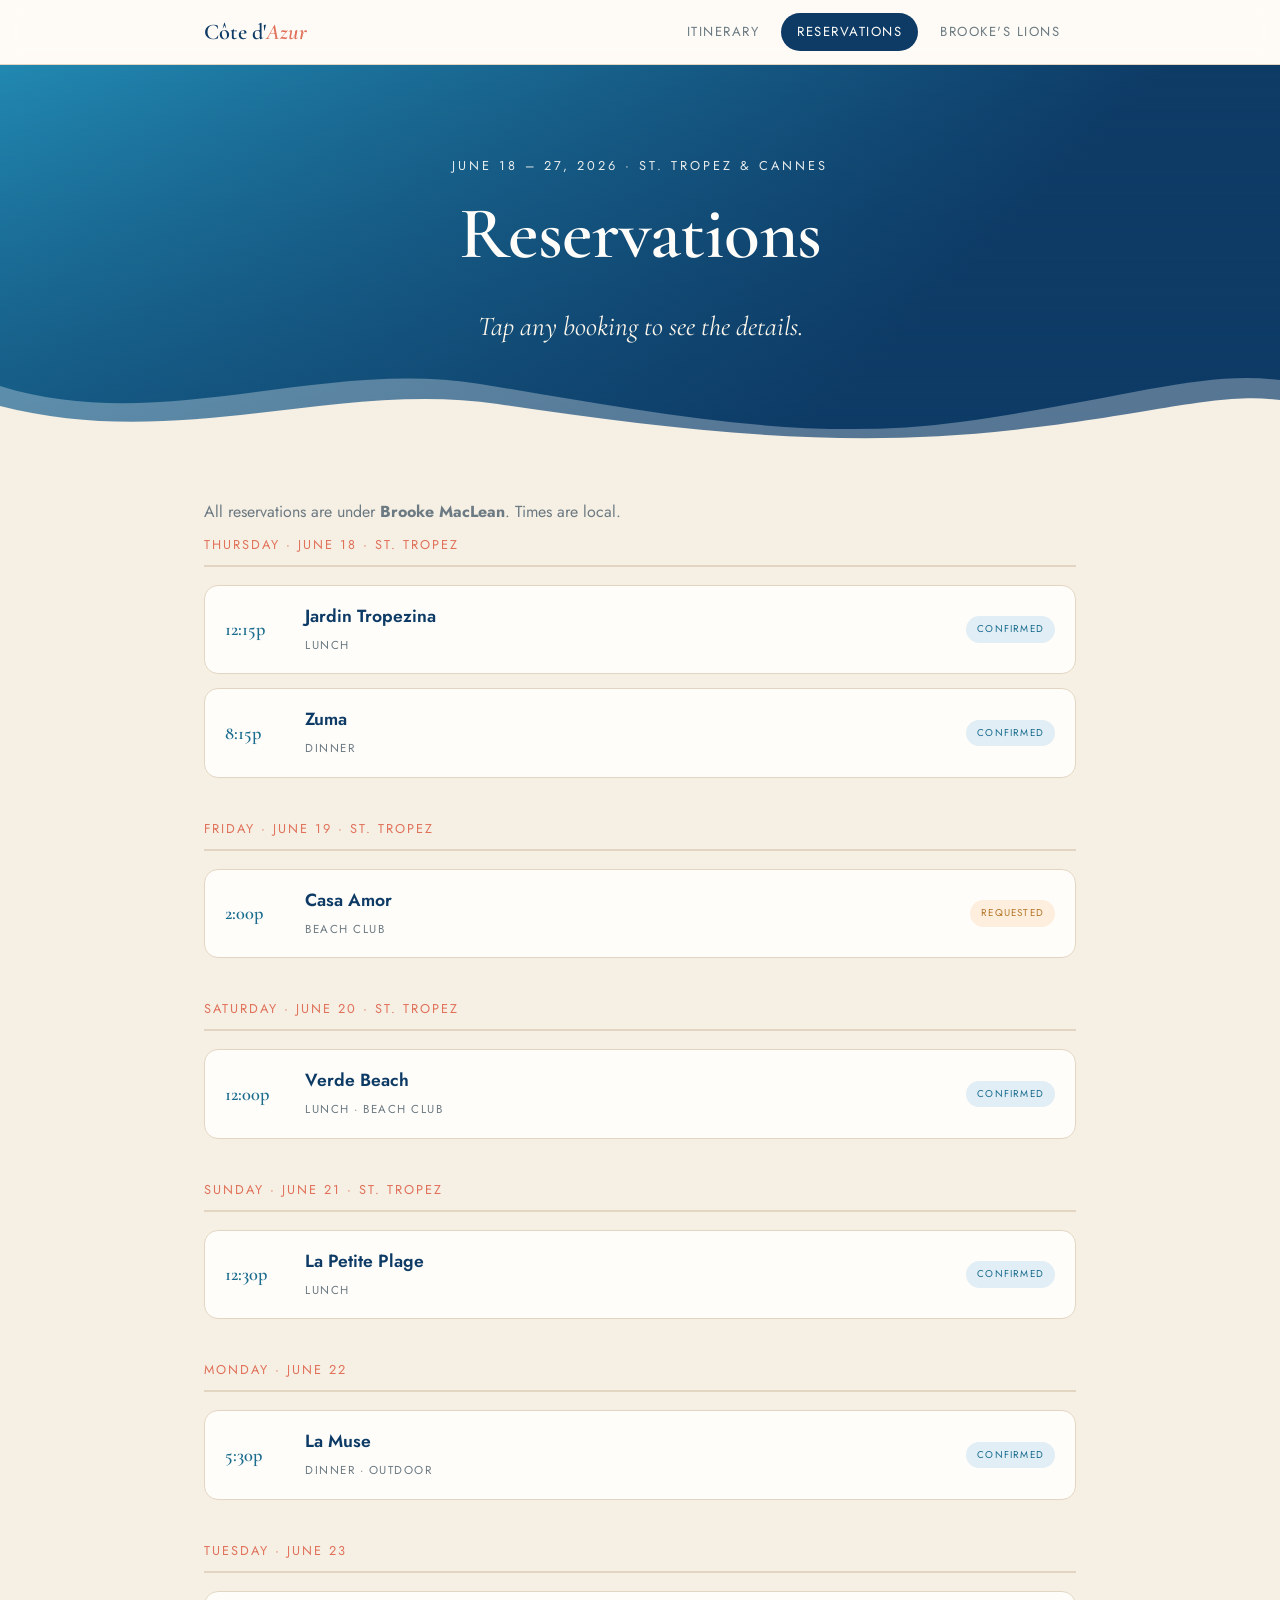
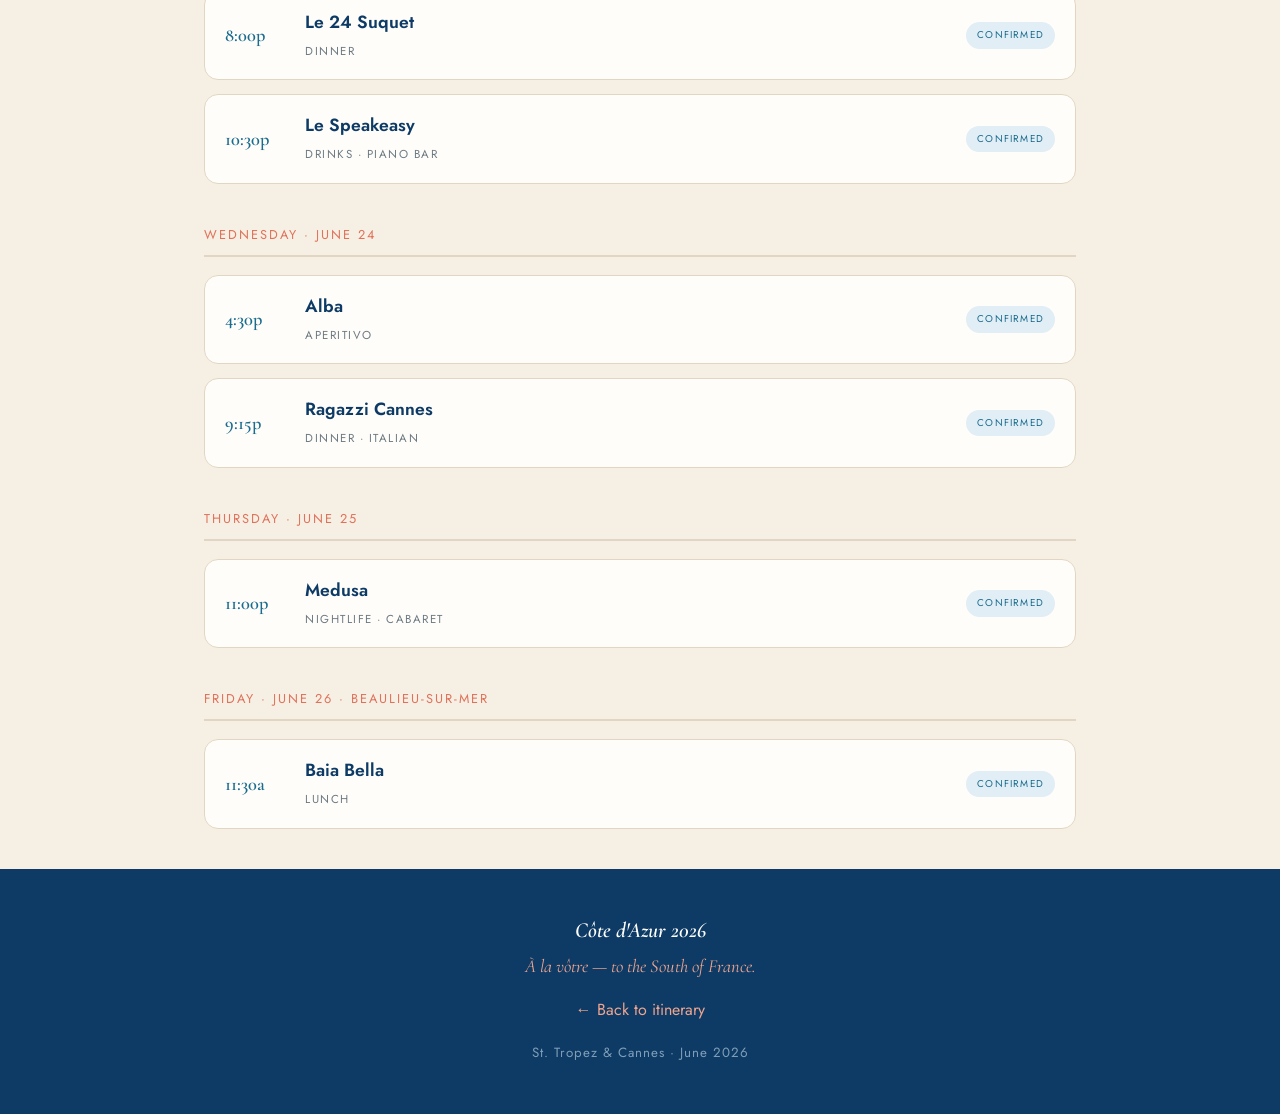
==== commit da7d3365: "Add Baia Bella lunch (Jun 26) to itinerary and reservations" ====
--- a/confirmations.html
+++ b/confirmations.html
@@ -208,6 +208,22 @@
     </details>
   </div>
 
+  <!-- Fri Jun 26 -->
+  <div class="conf-day reveal">
+    <div class="conf-day-head">Friday · June 26 · Beaulieu-sur-Mer</div>
+    <details class="card">
+      <summary>
+        <span class="c-time">11:30a</span>
+        <span><span class="c-name">Baia Bella</span><br><span class="c-type">Lunch</span></span>
+        <span class="badge confirmed">Confirmed</span>
+      </summary>
+      <div class="details">
+        <div class="row"><span class="k">Party</span><span>4 guests · 11:30a</span></div>
+        <div class="row"><span class="k">Note</span><span>Credit card hold deposited (€100.00)</span></div>
+        <img class="conf-shot" src="Baia%20Bella.png" alt="Baia Bella confirmation" loading="lazy" />
+      </div>
+    </details>
+  </div>
 
 </main>
 
